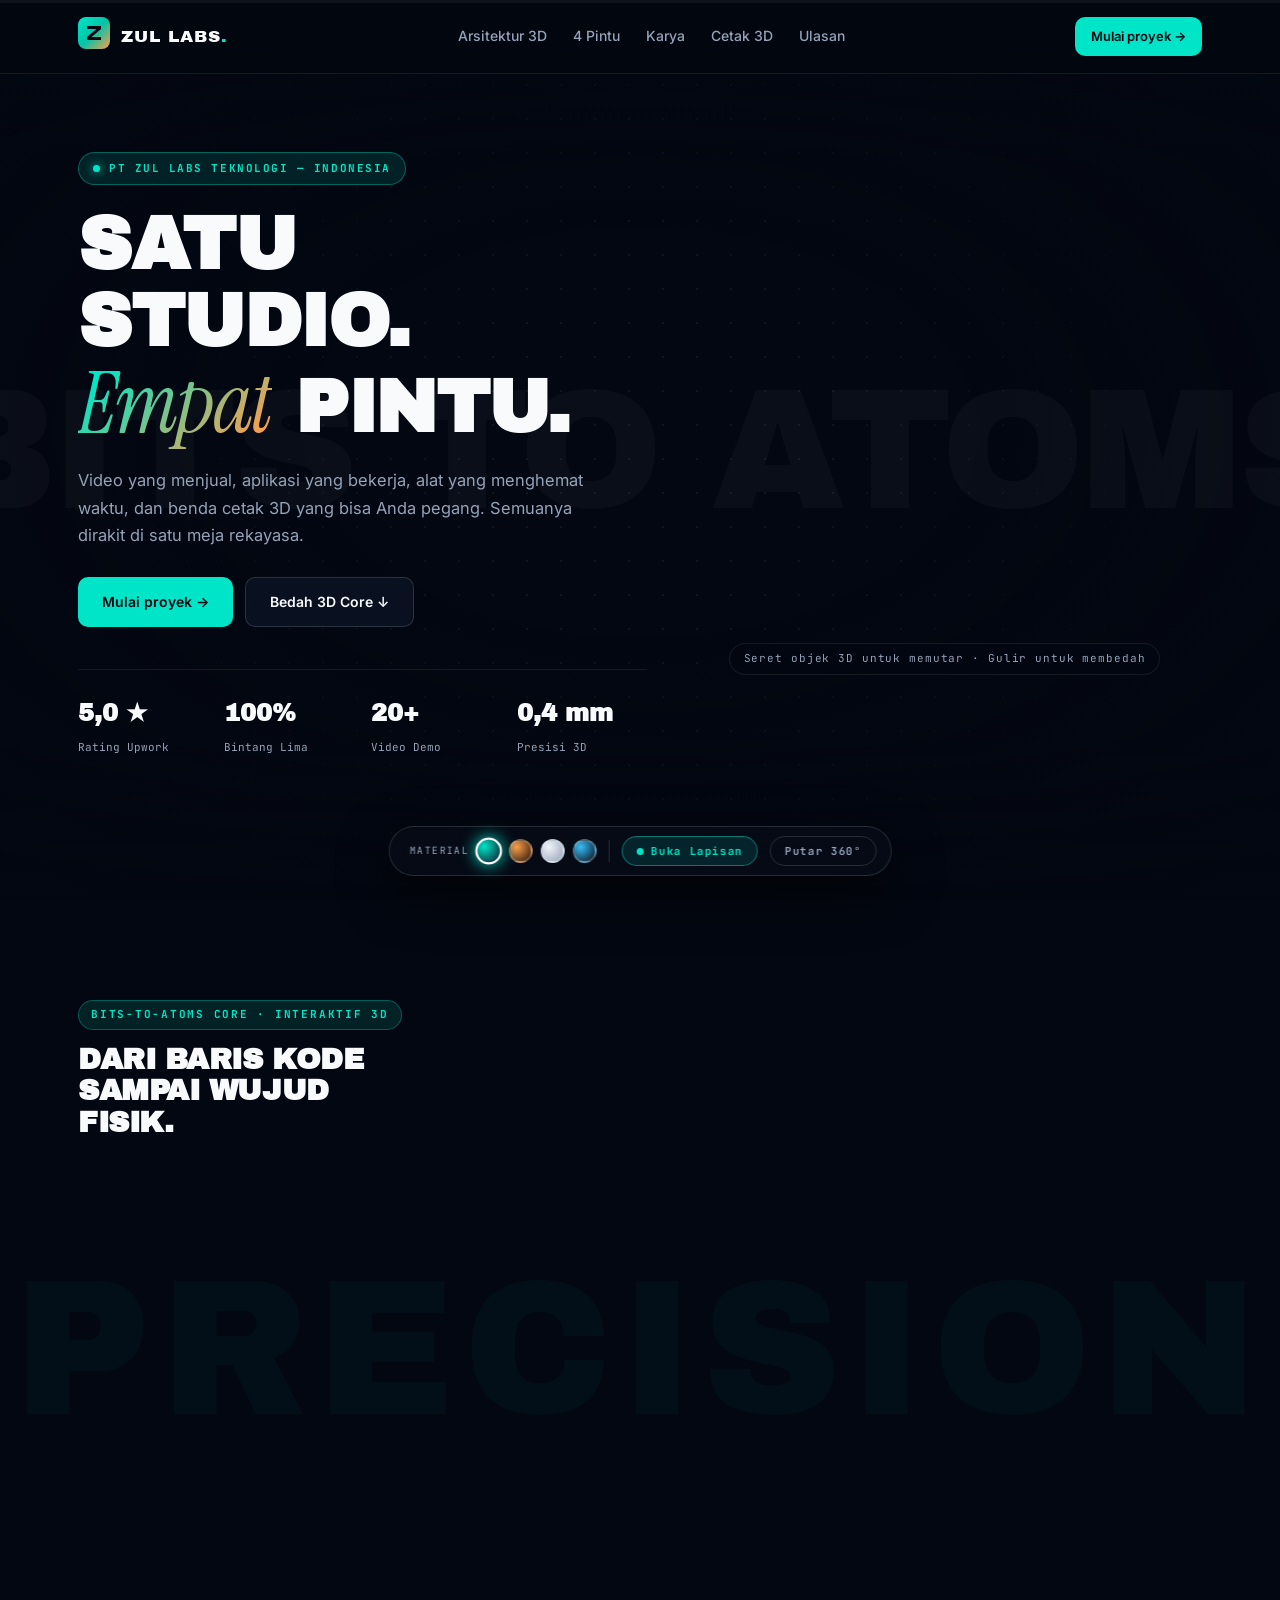
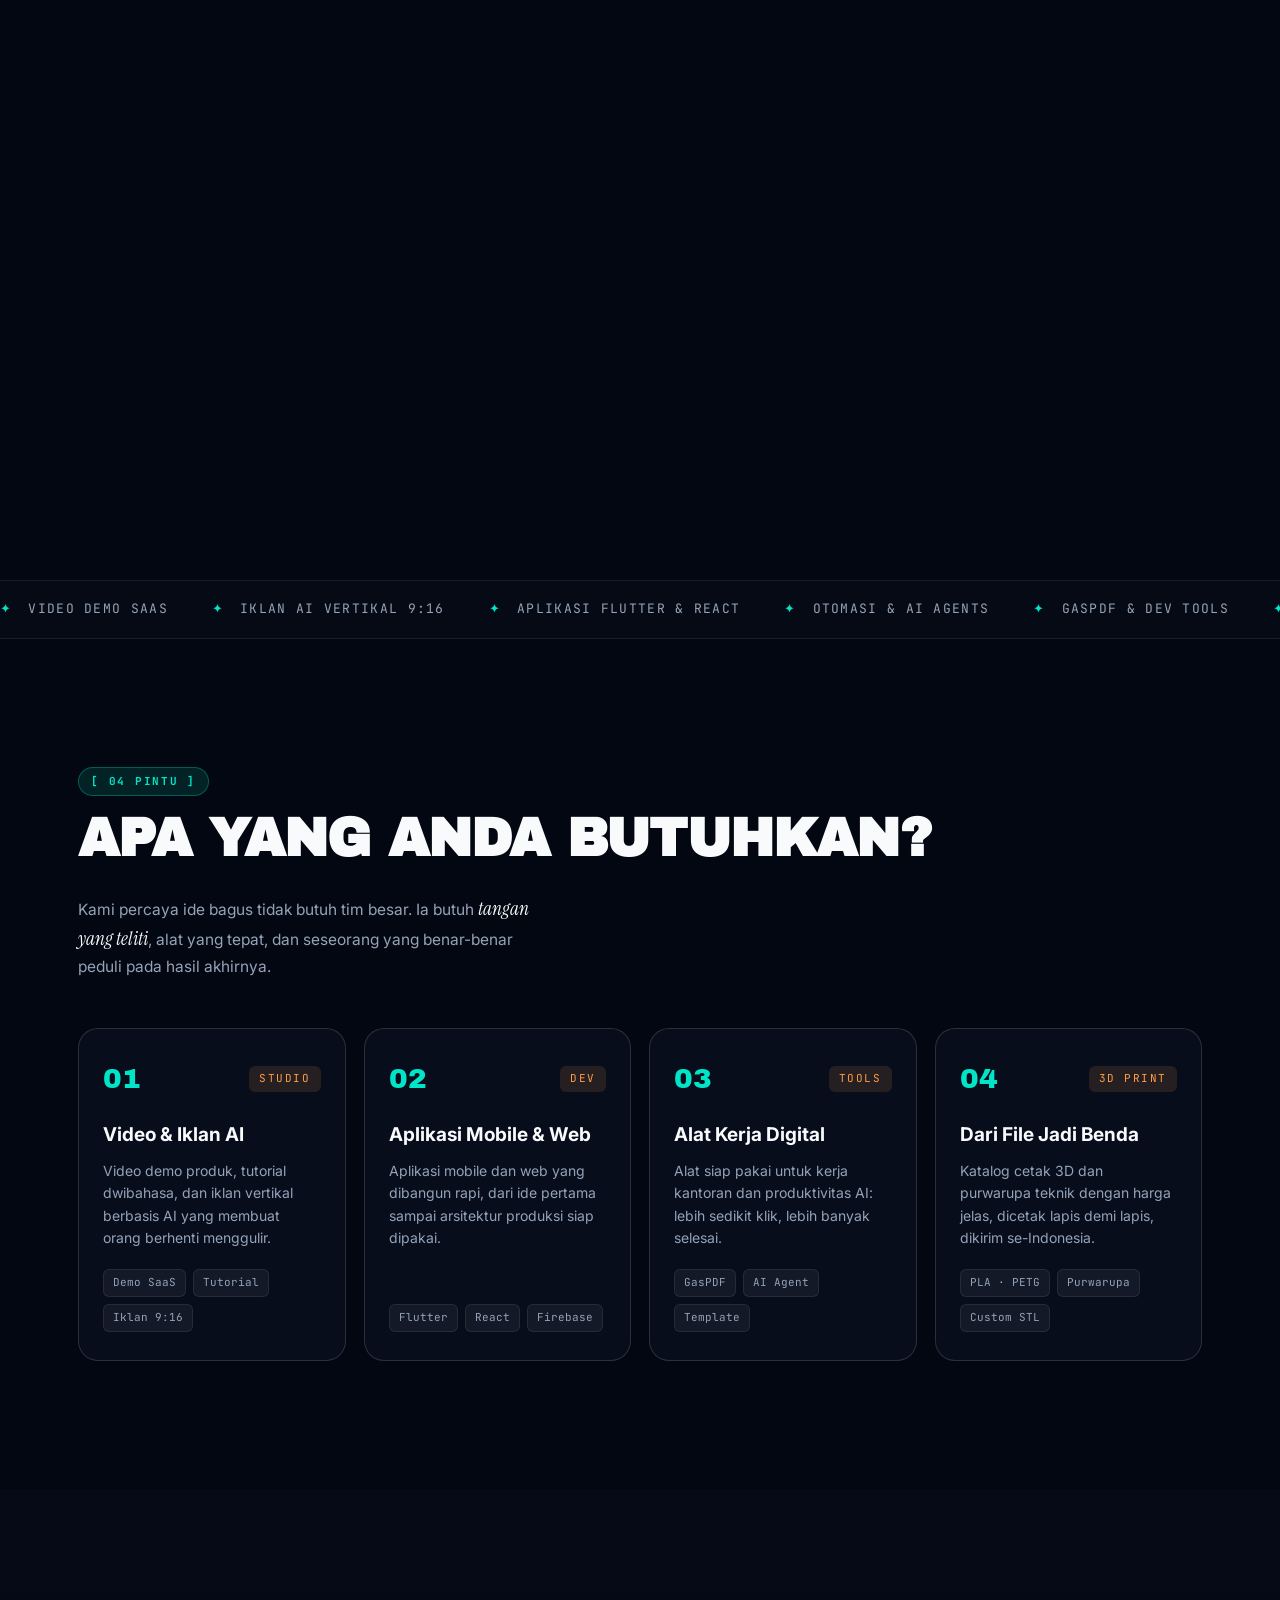
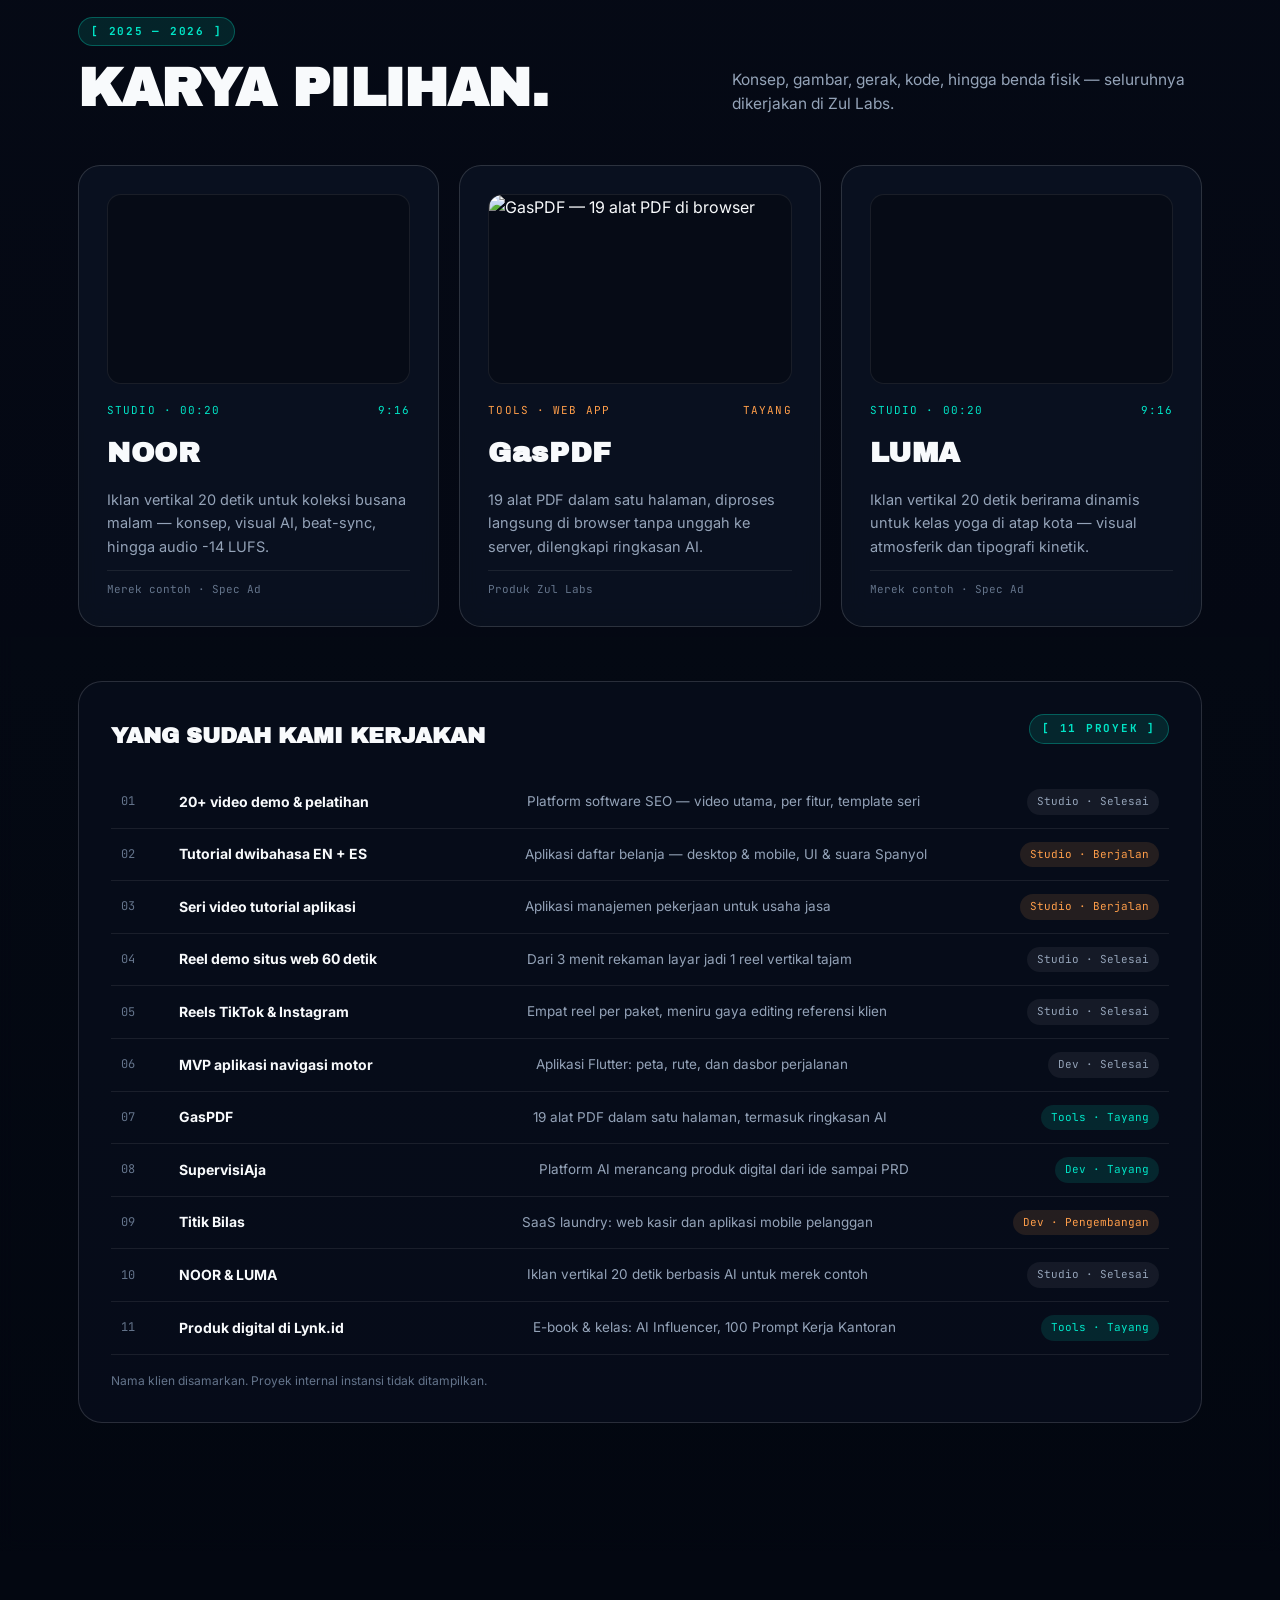
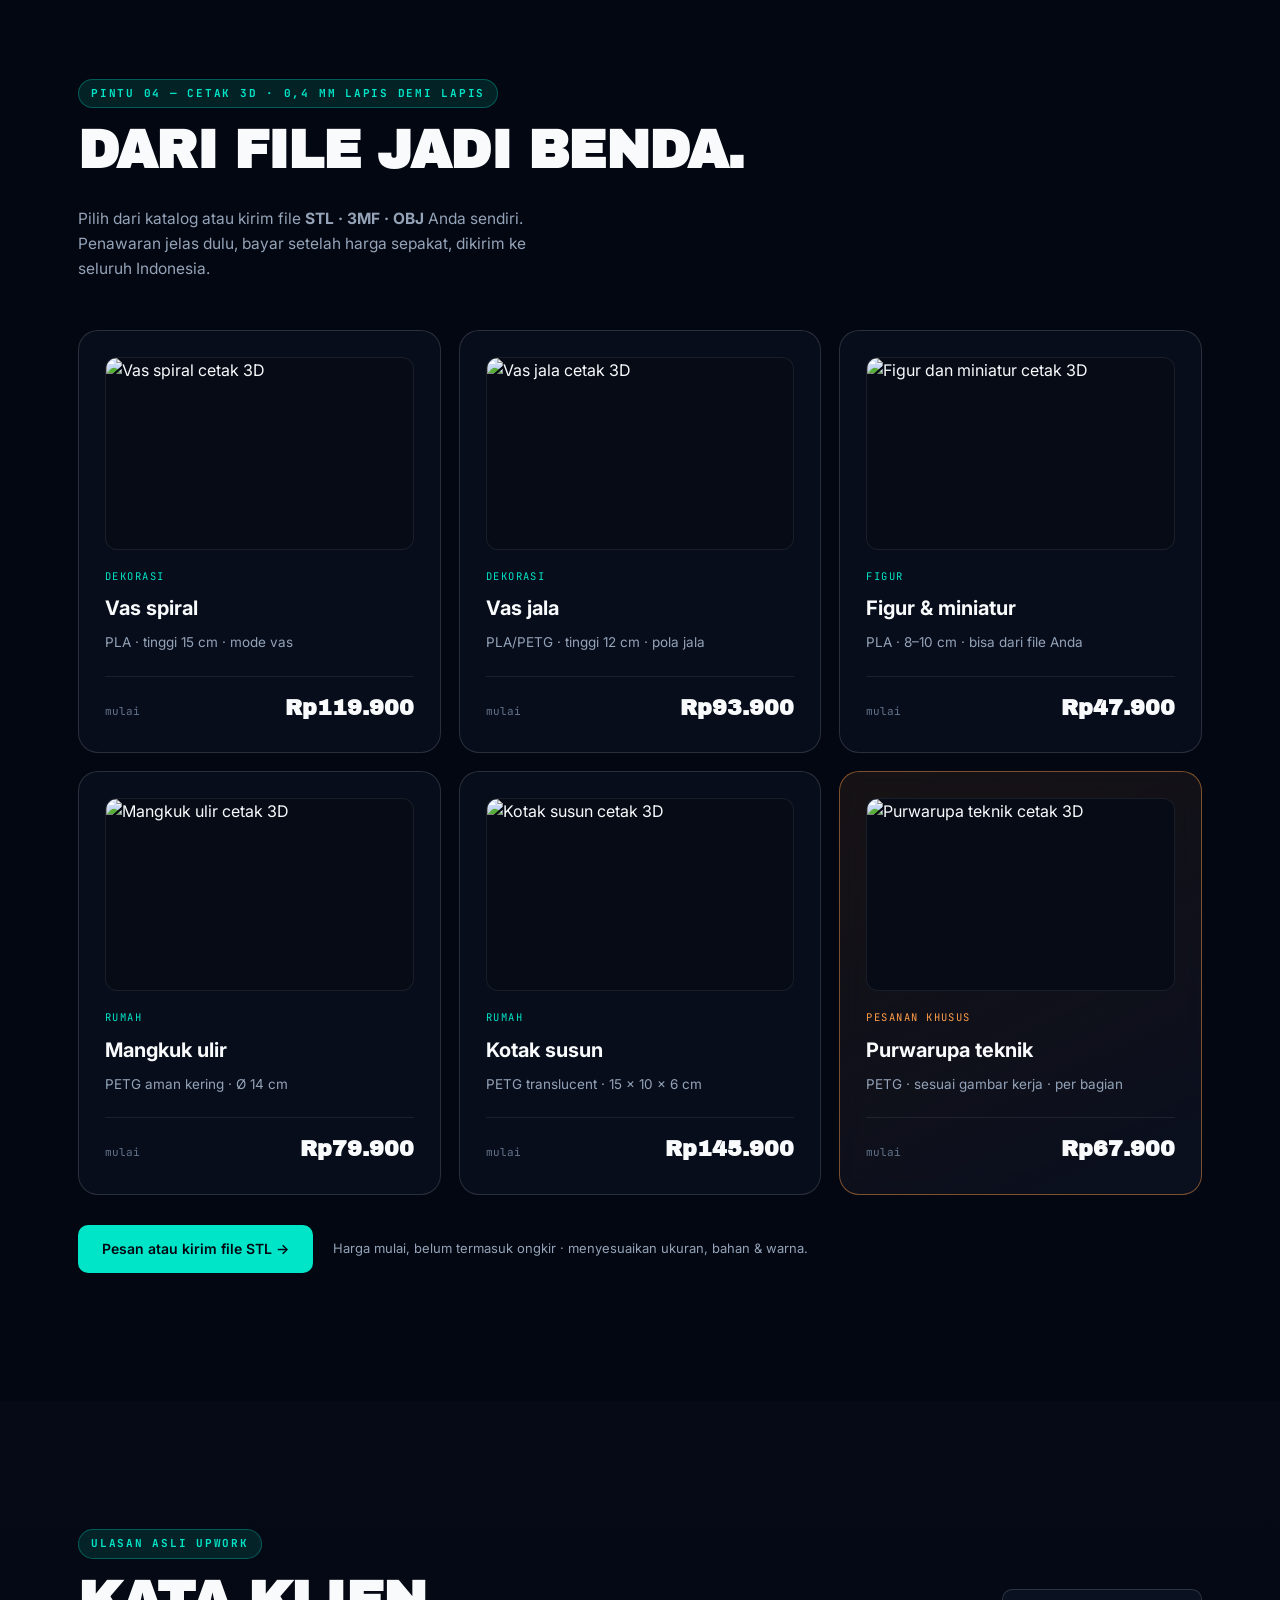
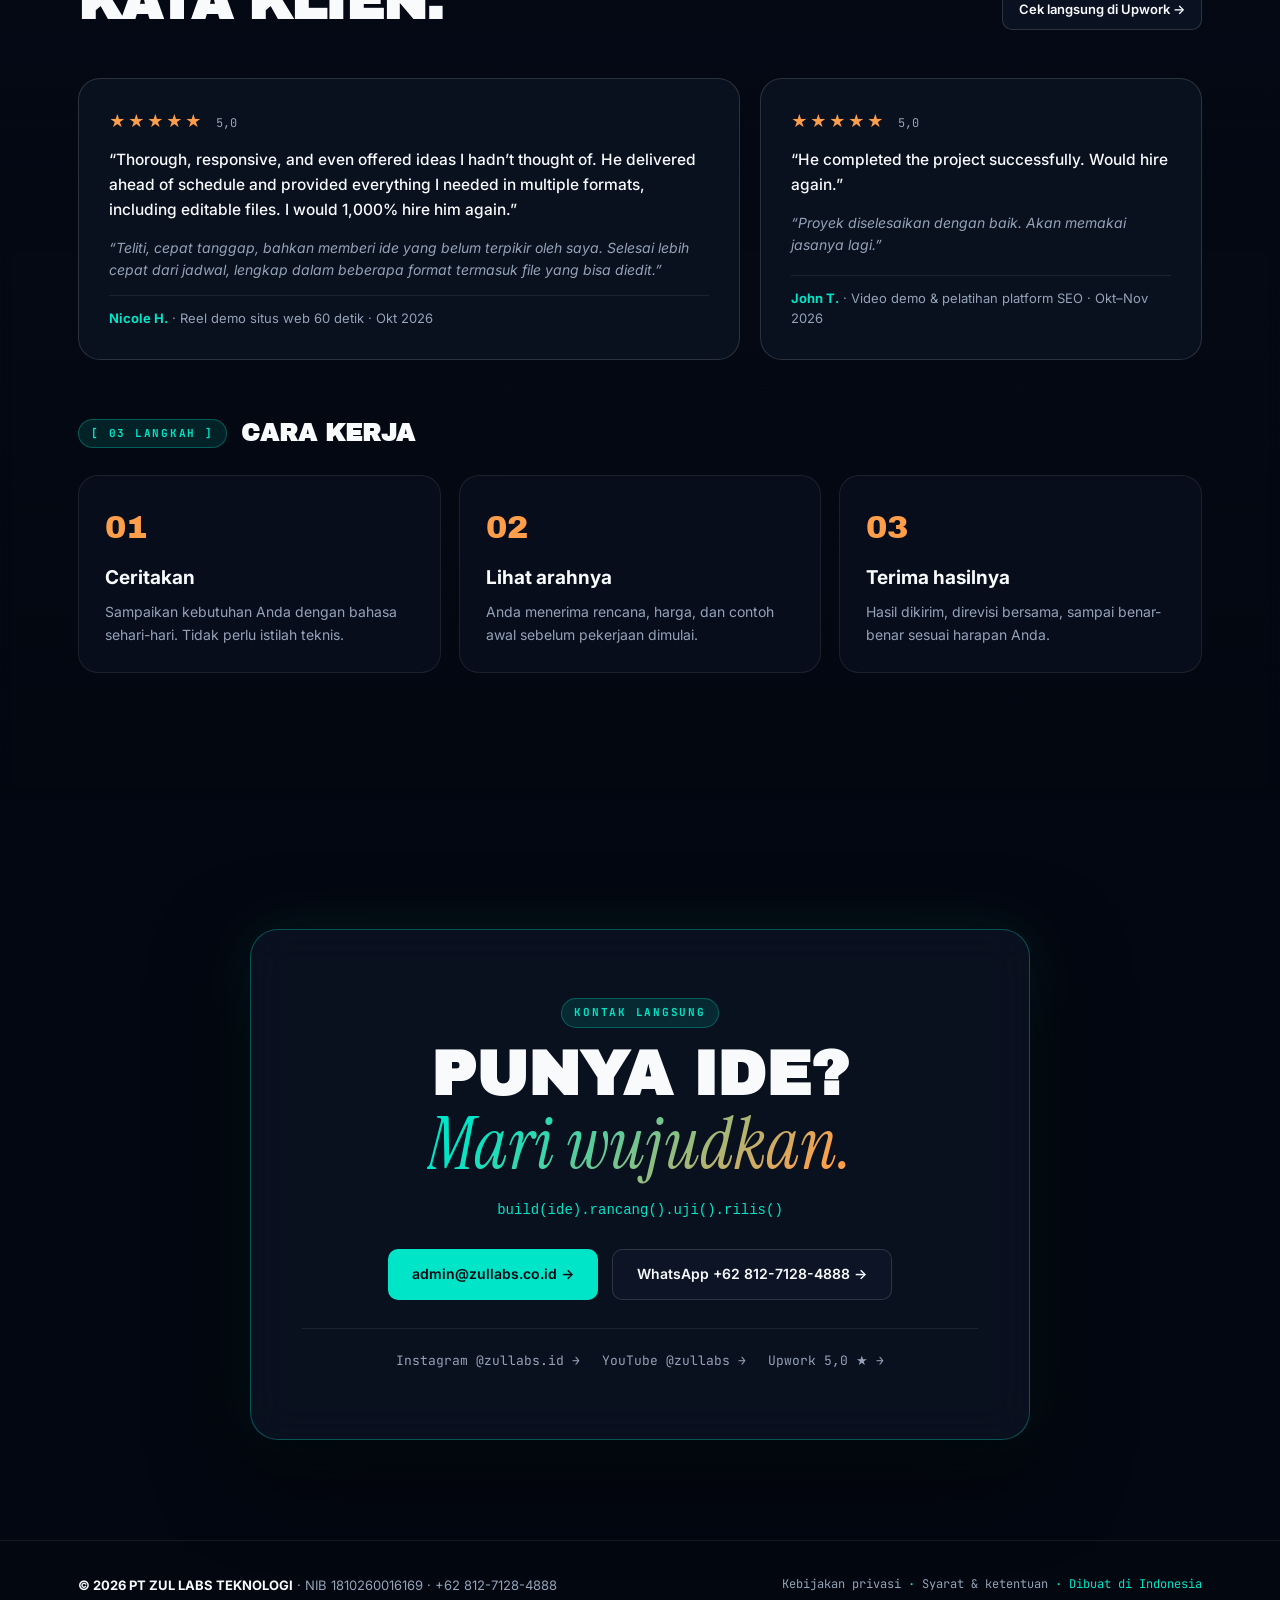
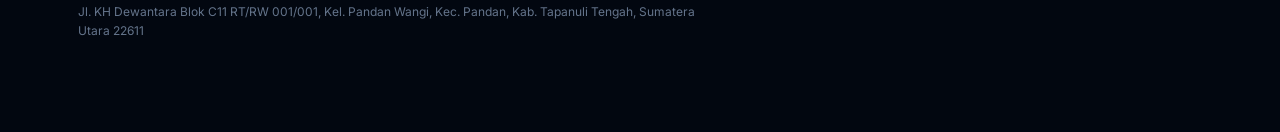
==== index.html @ 7f4c7714 "feat: upgrade zullabs.co.id to v2 interactive 3D Bits-to-Atoms Core" ====
<!DOCTYPE html>
<html lang="id">
<head>
  <meta charset="UTF-8" />
  <meta name="viewport" content="width=device-width, initial-scale=1.0" />
  <title>Zul Labs — Satu studio, empat pintu</title>
  <link rel="canonical" href="https://zullabs.co.id/" />
  <link rel="icon" type="image/svg+xml" href="assets/favicon.svg" />
  <meta property="og:type" content="website" />
  <meta property="og:url" content="https://zullabs.co.id/" />
  <meta property="og:title" content="Zul Labs — Satu studio, empat pintu" />
  <meta property="og:description" content="PT Zul Labs Teknologi — Studio Video AI, Aplikasi Mobile &amp; Web, Alat Kerja Digital, dan Cetak 3D Presisi di Indonesia." />
  <meta property="og:image" content="https://zullabs.co.id/media/noor.jpg" />
  <meta name="description" content="PT Zul Labs Teknologi — Studio Video AI, Aplikasi Mobile & Web, Alat Kerja Digital, dan Cetak 3D Presisi di Indonesia." />
  <link rel="preconnect" href="https://fonts.googleapis.com" />
  <link rel="preconnect" href="https://fonts.gstatic.com" crossorigin />
  <link href="https://fonts.googleapis.com/css2?family=Archivo+Black&family=Instrument+Serif:ital@0;1&family=Inter:wght@300;400;500;600;700&family=JetBrains+Mono:wght@400;500;700&display=swap" rel="stylesheet" />
  <link rel="stylesheet" href="styles.css" />
  <script type="importmap">
  {
    "imports": {
      "three": "https://cdn.jsdelivr.net/npm/three@0.170.0/build/three.module.js",
      "three/addons/": "https://cdn.jsdelivr.net/npm/three@0.170.0/examples/jsm/"
    }
  }
  </script>
</head>
<body>
  <!-- Fixed 3D WebGL Stage -->
  <div id="webgl-wrap" aria-hidden="true">
    <canvas id="scene3d"></canvas>
    <div class="stage-vignette"></div>
    <div class="stage-grid"></div>
  </div>

  <!-- 3D-to-2D Projected Exploded Callouts Layer -->
  <div id="callouts-layer" aria-hidden="true">
    <div class="callout" data-target="shell">
      <div class="callout-dot"></div>
      <div class="callout-line"></div>
      <div class="callout-card">
        <span class="callout-code">04 · ATOMS / 3D PRINT</span>
        <strong>Cangkang Presisi 0,4 mm</strong>
        <p>PLA &amp; PETG · Purwarupa &amp; Katalog</p>
      </div>
    </div>
    <div class="callout callout--left" data-target="optics">
      <div class="callout-dot"></div>
      <div class="callout-line"></div>
      <div class="callout-card">
        <span class="callout-code">01 · STUDIO</span>
        <strong>Optik &amp; Motion AI</strong>
        <p>Iklan vertikal 9:16 · Demo SaaS · Tutorial</p>
      </div>
    </div>
    <div class="callout" data-target="core">
      <div class="callout-dot"></div>
      <div class="callout-line"></div>
      <div class="callout-card">
        <span class="callout-code">03 · TOOLS / AI</span>
        <strong>Neural AI Core</strong>
        <p>GasPDF · Otomasi · Alat kerja cepat</p>
      </div>
    </div>
    <div class="callout callout--left" data-target="pcb">
      <div class="callout-dot"></div>
      <div class="callout-line"></div>
      <div class="callout-card">
        <span class="callout-code">02 · DEV</span>
        <strong>Arsitektur Sistem &amp; IoT</strong>
        <p>Flutter · React · Firebase · Hardware</p>
      </div>
    </div>
  </div>

  <!-- Interactive 3D HUD Dock (Visible during Hero & Exploded View) -->
  <div id="hud-dock" class="hud-dock">
    <div class="hud-group">
      <span class="hud-label">MATERIAL</span>
      <button class="swatch active" data-preset="obsidian" title="Obsidian Teal" style="--sw:#00e5c7;--sw2:#0b1526"></button>
      <button class="swatch" data-preset="amber" title="Amber Forge" style="--sw:#ff9e4a;--sw2:#24150a"></button>
      <button class="swatch" data-preset="ivory" title="Arctic Ivory" style="--sw:#f1f5f9;--sw2:#94a3b8"></button>
      <button class="swatch" data-preset="carbon" title="Stealth Carbon" style="--sw:#38bdf8;--sw2:#090d16"></button>
    </div>
    <div class="hud-divider"></div>
    <button id="btn-explode" class="hud-btn" type="button">
      <span class="hud-dot"></span>
      <span id="btn-explode-txt">Buka Lapisan</span>
    </button>
    <button id="btn-inspect" class="hud-btn hud-btn--ghost" type="button">
      Putar 360°
    </button>
  </div>

  <!-- Scroll Progress Telemetry -->
  <div class="scroll-rail" aria-hidden="true">
    <div class="scroll-rail-fill" id="scroll-fill"></div>
  </div>

  <!-- Glass Navigation -->
  <header class="nav">
    <div class="wrap nav-inner">
      <a href="#hero" class="brand">
        <span class="brand-mark">
          <svg viewBox="0 0 64 64" width="32" height="32">
            <defs>
              <linearGradient id="zl-grad" x1="0" y1="0" x2="1" y2="1">
                <stop offset="0" stop-color="#00e5c7" />
                <stop offset="0.5" stop-color="#00c4a8" />
                <stop offset="1" stop-color="#ff9e4a" />
              </linearGradient>
            </defs>
            <rect width="64" height="64" rx="16" fill="url(#zl-grad)" />
            <path d="M18 18h28v6L27 40h19v6H18v-6l19-16H18z" fill="#030711" />
          </svg>
        </span>
        <span class="brand-name">ZUL LABS<span class="brand-dot">.</span></span>
      </a>
      <nav class="nav-links">
        <a href="#exploded">Arsitektur 3D</a>
        <a href="#pintu">4 Pintu</a>
        <a href="#karya">Karya</a>
        <a href="#cetak3d">Cetak 3D</a>
        <a href="#ulasan">Ulasan</a>
      </nav>
      <a href="#kontak" class="btn btn--primary btn--sm">Mulai proyek →</a>
    </div>
  </header>

  <main>
    <!-- CHAPTER 0: HERO -->
    <section id="hero" class="hero">
      <div class="hero-backdrop-word" aria-hidden="true">BITS TO ATOMS</div>
      <div class="wrap hero-grid">
        <div class="hero-copy">
          <div class="chip">
            <span class="chip-pulse"></span>
            PT ZUL LABS TEKNOLOGI — INDONESIA
          </div>
          <h1 class="hero-title">
            Satu studio.<br />
            <span class="serif-italic">Empat</span> pintu.
          </h1>
          <p class="hero-sub">
            Video yang menjual, aplikasi yang bekerja, alat yang menghemat waktu, dan benda cetak 3D yang bisa Anda pegang. Semuanya dirakit di satu meja rekayasa.
          </p>
          <div class="hero-actions">
            <a href="#kontak" class="btn btn--primary">Mulai proyek →</a>
            <a href="#exploded" class="btn btn--glass">Bedah 3D Core ↓</a>
          </div>
          <div class="hero-metrics">
            <div>
              <strong>5,0 ★</strong>
              <span>Rating Upwork</span>
            </div>
            <div>
              <strong>100%</strong>
              <span>Bintang Lima</span>
            </div>
            <div>
              <strong>20+</strong>
              <span>Video Demo</span>
            </div>
            <div>
              <strong>0,4 mm</strong>
              <span>Presisi 3D</span>
            </div>
          </div>
        </div>
        <div class="hero-stage-spacer" aria-hidden="true">
          <div class="stage-hint">Seret objek 3D untuk memutar · Gulir untuk membedah</div>
        </div>
      </div>
    </section>

    <!-- CHAPTER 1: SCROLL-DRIVEN 3D EXPLODED VIEW -->
    <section id="exploded" class="exploded-section">
      <div class="exploded-sticky">
        <div class="exploded-bg-word" id="exploded-word" aria-hidden="true">PRECISION</div>
        <div class="wrap exploded-header">
          <div>
            <span class="sh-label">BITS-TO-ATOMS CORE · INTERAKTIF 3D</span>
            <h2 class="sh-title">Dari baris kode<br />sampai wujud fisik.</h2>
          </div>
          <div class="exploded-phase" id="exploded-phase">
            <span class="phase-num">01 / 04</span>
            <strong id="phase-title">Lapisan Terbuka</strong>
            <p id="phase-desc">Gulir perlahan — setiap lapisan memisah memperlihatkan 4 pintu layanan Zul Labs.</p>
          </div>
        </div>
      </div>
      <!-- Scroll track height to drive smooth 3D explode & orbit -->
      <div class="exploded-track" aria-hidden="true"></div>
    </section>

    <!-- TRUST MARQUEE -->
    <div class="marquee-wrap" aria-hidden="true">
      <div class="marquee-track">
        <span>Video Demo SaaS</span><span>Iklan AI Vertikal 9:16</span><span>Aplikasi Flutter &amp; React</span>
        <span>Otomasi &amp; AI Agents</span><span>GasPDF &amp; Dev Tools</span><span>Cetak 3D PLA · PETG</span>
        <span>Video Demo SaaS</span><span>Iklan AI Vertikal 9:16</span><span>Aplikasi Flutter &amp; React</span>
        <span>Otomasi &amp; AI Agents</span><span>GasPDF &amp; Dev Tools</span><span>Cetak 3D PLA · PETG</span>
      </div>
    </div>

    <!-- CHAPTER 2: 4 PINTU LAYANAN -->
    <section id="pintu" class="sect">
      <div class="wrap">
        <div class="sect-head">
          <div>
            <span class="sh-label">[ 04 PINTU ]</span>
            <h2 class="sh-title">Apa yang Anda butuhkan?</h2>
          </div>
          <p class="sh-sub">
            Kami percaya ide bagus tidak butuh tim besar. Ia butuh <em>tangan yang teliti</em>, alat yang tepat, dan seseorang yang benar-benar peduli pada hasil akhirnya.
          </p>
        </div>

        <div class="doors-grid">
          <article class="glow-card" data-focus="optics">
            <div class="glow-card-inner">
              <div class="door-top">
                <span class="door-num">01</span>
                <span class="door-tag">STUDIO</span>
              </div>
              <h3>Video &amp; Iklan AI</h3>
              <p>Video demo produk, tutorial dwibahasa, dan iklan vertikal berbasis AI yang membuat orang berhenti menggulir.</p>
              <div class="pills">
                <span>Demo SaaS</span><span>Tutorial</span><span>Iklan 9:16</span>
              </div>
            </div>
          </article>

          <article class="glow-card" data-focus="pcb">
            <div class="glow-card-inner">
              <div class="door-top">
                <span class="door-num">02</span>
                <span class="door-tag">DEV</span>
              </div>
              <h3>Aplikasi Mobile &amp; Web</h3>
              <p>Aplikasi mobile dan web yang dibangun rapi, dari ide pertama sampai arsitektur produksi siap dipakai.</p>
              <div class="pills">
                <span>Flutter</span><span>React</span><span>Firebase</span>
              </div>
            </div>
          </article>

          <article class="glow-card" data-focus="core">
            <div class="glow-card-inner">
              <div class="door-top">
                <span class="door-num">03</span>
                <span class="door-tag">TOOLS</span>
              </div>
              <h3>Alat Kerja Digital</h3>
              <p>Alat siap pakai untuk kerja kantoran dan produktivitas AI: lebih sedikit klik, lebih banyak selesai.</p>
              <div class="pills">
                <span>GasPDF</span><span>AI Agent</span><span>Template</span>
              </div>
            </div>
          </article>

          <article class="glow-card" data-focus="shell">
            <div class="glow-card-inner">
              <div class="door-top">
                <span class="door-num">04</span>
                <span class="door-tag">3D PRINT</span>
              </div>
              <h3>Dari File Jadi Benda</h3>
              <p>Katalog cetak 3D dan purwarupa teknik dengan harga jelas, dicetak lapis demi lapis, dikirim se-Indonesia.</p>
              <div class="pills">
                <span>PLA · PETG</span><span>Purwarupa</span><span>Custom STL</span>
              </div>
            </div>
          </article>
        </div>
      </div>
    </section>

    <!-- CHAPTER 3: KARYA PILIHAN & 11 PROYEK -->
    <section id="karya" class="sect sect--alt">
      <div class="wrap">
        <div class="sect-head">
          <div>
            <span class="sh-label">[ 2025 — 2026 ]</span>
            <h2 class="sh-title">Karya pilihan.</h2>
          </div>
          <p class="sh-sub">Konsep, gambar, gerak, kode, hingga benda fisik — seluruhnya dikerjakan di Zul Labs.</p>
        </div>

        <div class="featured-grid">
          <article class="feat-card feat-card--teal">
            <div class="feat-media">
              <video autoplay muted loop playsinline poster="media/noor.jpg" src="media/noor.mp4"></video>
            </div>
            <div class="feat-meta"><span>STUDIO · 00:20</span><span>9:16</span></div>
            <h3>NOOR</h3>
            <p>Iklan vertikal 20 detik untuk koleksi busana malam — konsep, visual AI, beat-sync, hingga audio -14 LUFS.</p>
            <span class="feat-note">Merek contoh · Spec Ad</span>
          </article>
          <article class="feat-card feat-card--amber">
            <div class="feat-media">
              <img src="media/gaspdf.jpg" alt="GasPDF — 19 alat PDF di browser" loading="lazy" />
            </div>
            <div class="feat-meta"><span>TOOLS · WEB APP</span><span>TAYANG</span></div>
            <h3>GasPDF</h3>
            <p>19 alat PDF dalam satu halaman, diproses langsung di browser tanpa unggah ke server, dilengkapi ringkasan AI.</p>
            <span class="feat-note">Produk Zul Labs</span>
          </article>
          <article class="feat-card feat-card--cyan">
            <div class="feat-media">
              <video autoplay muted loop playsinline poster="media/luma.jpg" src="media/luma.mp4"></video>
            </div>
            <div class="feat-meta"><span>STUDIO · 00:20</span><span>9:16</span></div>
            <h3>LUMA</h3>
            <p>Iklan vertikal 20 detik berirama dinamis untuk kelas yoga di atap kota — visual atmosferik dan tipografi kinetik.</p>
            <span class="feat-note">Merek contoh · Spec Ad</span>
          </article>
        </div>

        <div class="projects-ledger">
          <div class="ledger-head">
            <h3>Yang sudah kami kerjakan</h3>
            <span class="sh-label">[ 11 PROYEK ]</span>
          </div>
          <div class="ledger-list">
            <div class="ledger-row"><span>01</span><strong>20+ video demo &amp; pelatihan</strong><em>Platform software SEO — video utama, per fitur, template seri</em><span class="badge">Studio · Selesai</span></div>
            <div class="ledger-row"><span>02</span><strong>Tutorial dwibahasa EN + ES</strong><em>Aplikasi daftar belanja — desktop &amp; mobile, UI &amp; suara Spanyol</em><span class="badge badge--amber">Studio · Berjalan</span></div>
            <div class="ledger-row"><span>03</span><strong>Seri video tutorial aplikasi</strong><em>Aplikasi manajemen pekerjaan untuk usaha jasa</em><span class="badge badge--amber">Studio · Berjalan</span></div>
            <div class="ledger-row"><span>04</span><strong>Reel demo situs web 60 detik</strong><em>Dari 3 menit rekaman layar jadi 1 reel vertikal tajam</em><span class="badge">Studio · Selesai</span></div>
            <div class="ledger-row"><span>05</span><strong>Reels TikTok &amp; Instagram</strong><em>Empat reel per paket, meniru gaya editing referensi klien</em><span class="badge">Studio · Selesai</span></div>
            <div class="ledger-row"><span>06</span><strong>MVP aplikasi navigasi motor</strong><em>Aplikasi Flutter: peta, rute, dan dasbor perjalanan</em><span class="badge">Dev · Selesai</span></div>
            <div class="ledger-row"><span>07</span><strong>GasPDF</strong><em>19 alat PDF dalam satu halaman, termasuk ringkasan AI</em><span class="badge badge--teal">Tools · Tayang</span></div>
            <div class="ledger-row"><span>08</span><strong>SupervisiAja</strong><em>Platform AI merancang produk digital dari ide sampai PRD</em><span class="badge badge--teal">Dev · Tayang</span></div>
            <div class="ledger-row"><span>09</span><strong>Titik Bilas</strong><em>SaaS laundry: web kasir dan aplikasi mobile pelanggan</em><span class="badge badge--amber">Dev · Pengembangan</span></div>
            <div class="ledger-row"><span>10</span><strong>NOOR &amp; LUMA</strong><em>Iklan vertikal 20 detik berbasis AI untuk merek contoh</em><span class="badge">Studio · Selesai</span></div>
            <div class="ledger-row"><span>11</span><strong>Produk digital di Lynk.id</strong><em>E-book &amp; kelas: AI Influencer, 100 Prompt Kerja Kantoran</em><span class="badge badge--teal">Tools · Tayang</span></div>
          </div>
          <p class="ledger-footnote">Nama klien disamarkan. Proyek internal instansi tidak ditampilkan.</p>
        </div>
      </div>
    </section>

    <!-- CHAPTER 4: PINTU 04 CETAK 3D -->
    <section id="cetak3d" class="sect">
      <div class="wrap">
        <div class="sect-head">
          <div>
            <span class="sh-label">PINTU 04 — CETAK 3D · 0,4 MM LAPIS DEMI LAPIS</span>
            <h2 class="sh-title">Dari file jadi benda.</h2>
          </div>
          <p class="sh-sub">
            Pilih dari katalog atau kirim file <strong>STL · 3MF · OBJ</strong> Anda sendiri. Penawaran jelas dulu, bayar setelah harga sepakat, dikirim ke seluruh Indonesia.
          </p>
        </div>

        <div class="catalog-grid">
          <div class="cat-card">
            <div class="cat-thumb"><img src="media/p3d-vas-spiral.jpg" alt="Vas spiral cetak 3D" loading="lazy" /></div>
            <span class="cat-tag">DEKORASI</span>
            <h3>Vas spiral</h3>
            <p>PLA · tinggi 15 cm · mode vas</p>
            <div class="cat-price"><span>mulai</span><strong>Rp119.900</strong></div>
          </div>
          <div class="cat-card">
            <div class="cat-thumb"><img src="media/p3d-vas-mesh.jpg" alt="Vas jala cetak 3D" loading="lazy" /></div>
            <span class="cat-tag">DEKORASI</span>
            <h3>Vas jala</h3>
            <p>PLA/PETG · tinggi 12 cm · pola jala</p>
            <div class="cat-price"><span>mulai</span><strong>Rp93.900</strong></div>
          </div>
          <div class="cat-card">
            <div class="cat-thumb"><img src="media/p3d-figur.jpg" alt="Figur dan miniatur cetak 3D" loading="lazy" /></div>
            <span class="cat-tag">FIGUR</span>
            <h3>Figur &amp; miniatur</h3>
            <p>PLA · 8–10 cm · bisa dari file Anda</p>
            <div class="cat-price"><span>mulai</span><strong>Rp47.900</strong></div>
          </div>
          <div class="cat-card">
            <div class="cat-thumb"><img src="media/p3d-mangkuk.jpg" alt="Mangkuk ulir cetak 3D" loading="lazy" /></div>
            <span class="cat-tag">RUMAH</span>
            <h3>Mangkuk ulir</h3>
            <p>PETG aman kering · Ø 14 cm</p>
            <div class="cat-price"><span>mulai</span><strong>Rp79.900</strong></div>
          </div>
          <div class="cat-card">
            <div class="cat-thumb"><img src="media/p3d-kotak.jpg" alt="Kotak susun cetak 3D" loading="lazy" /></div>
            <span class="cat-tag">RUMAH</span>
            <h3>Kotak susun</h3>
            <p>PETG translucent · 15 × 10 × 6 cm</p>
            <div class="cat-price"><span>mulai</span><strong>Rp145.900</strong></div>
          </div>
          <div class="cat-card cat-card--highlight">
            <div class="cat-thumb"><img src="media/p3d-teknik.jpg" alt="Purwarupa teknik cetak 3D" loading="lazy" /></div>
            <span class="cat-tag">PESANAN KHUSUS</span>
            <h3>Purwarupa teknik</h3>
            <p>PETG · sesuai gambar kerja · per bagian</p>
            <div class="cat-price"><span>mulai</span><strong>Rp67.900</strong></div>
          </div>
        </div>

        <div class="cat-cta">
          <a href="mailto:admin@zullabs.co.id?subject=Pesan%20cetak%203D" class="btn btn--primary">Pesan atau kirim file STL →</a>
          <span>Harga mulai, belum termasuk ongkir · menyesuaikan ukuran, bahan &amp; warna.</span>
        </div>
      </div>
    </section>

    <!-- CHAPTER 5: KATA KLIEN & CARA KERJA -->
    <section id="ulasan" class="sect sect--alt">
      <div class="wrap">
        <div class="sect-head">
          <div>
            <span class="sh-label">ULASAN ASLI UPWORK</span>
            <h2 class="sh-title">Kata klien.</h2>
          </div>
          <a href="https://www.upwork.com/freelancers/~019297416949d4bdf7" target="_blank" rel="noopener" class="btn btn--glass btn--sm">
            Cek langsung di Upwork →
          </a>
        </div>

        <div class="reviews-grid">
          <blockquote class="review-card">
            <div class="stars">★★★★★ <span>5,0</span></div>
            <p class="review-en">“Thorough, responsive, and even offered ideas I hadn’t thought of. He delivered ahead of schedule and provided everything I needed in multiple formats, including editable files. I would 1,000% hire him again.”</p>
            <p class="review-id">“Teliti, cepat tanggap, bahkan memberi ide yang belum terpikir oleh saya. Selesai lebih cepat dari jadwal, lengkap dalam beberapa format termasuk file yang bisa diedit.”</p>
            <footer><strong>Nicole H.</strong> · Reel demo situs web 60 detik · Okt 2026</footer>
          </blockquote>

          <blockquote class="review-card">
            <div class="stars">★★★★★ <span>5,0</span></div>
            <p class="review-en">“He completed the project successfully. Would hire again.”</p>
            <p class="review-id">“Proyek diselesaikan dengan baik. Akan memakai jasanya lagi.”</p>
            <footer><strong>John T.</strong> · Video demo &amp; pelatihan platform SEO · Okt–Nov 2026</footer>
          </blockquote>
        </div>

        <div class="steps-wrap">
          <div class="steps-head">
            <span class="sh-label">[ 03 LANGKAH ]</span>
            <h3>Cara kerja</h3>
          </div>
          <div class="steps-grid">
            <div class="step-card">
              <span>01</span>
              <h4>Ceritakan</h4>
              <p>Sampaikan kebutuhan Anda dengan bahasa sehari-hari. Tidak perlu istilah teknis.</p>
            </div>
            <div class="step-card">
              <span>02</span>
              <h4>Lihat arahnya</h4>
              <p>Anda menerima rencana, harga, dan contoh awal sebelum pekerjaan dimulai.</p>
            </div>
            <div class="step-card">
              <span>03</span>
              <h4>Terima hasilnya</h4>
              <p>Hasil dikirim, direvisi bersama, sampai benar-benar sesuai harapan Anda.</p>
            </div>
          </div>
        </div>
      </div>
    </section>

    <!-- CHAPTER 6: KONTAK & FOOTER -->
    <section id="kontak" class="sect kontak-sect">
      <div class="wrap">
        <div class="cta-glass">
          <span class="sh-label">KONTAK LANGSUNG</span>
          <h2 class="cta-title">Punya ide?<br /><span class="serif-italic">Mari wujudkan.</span></h2>
          <p class="cta-code"><code>build(ide).rancang().uji().rilis()</code></p>
          <div class="cta-buttons">
            <a href="mailto:admin@zullabs.co.id" class="btn btn--primary">admin@zullabs.co.id →</a>
            <a href="https://wa.me/6281271284888" target="_blank" rel="noopener" class="btn btn--glass">WhatsApp +62 812-7128-4888 →</a>
          </div>
          <div class="cta-socials">
            <a href="https://www.instagram.com/zullabs.id/" target="_blank" rel="noopener">Instagram @zullabs.id →</a>
            <a href="https://www.youtube.com/@zullabs" target="_blank" rel="noopener">YouTube @zullabs →</a>
            <a href="https://www.upwork.com/freelancers/~019297416949d4bdf7" target="_blank" rel="noopener">Upwork 5,0 ★ →</a>
          </div>
        </div>
      </div>
    </section>
  </main>

  <footer class="footer">
    <div class="wrap footer-inner">
      <div>
        <strong>© 2026 PT ZUL LABS TEKNOLOGI</strong> · NIB 1810260016169 · +62 812-7128-4888
        <p>Jl. KH Dewantara Blok C11 RT/RW 001/001, Kel. Pandan Wangi, Kec. Pandan, Kab. Tapanuli Tengah, Sumatera Utara 22611</p>
      </div>
      <div class="footer-right">
        <a href="kebijakan-privasi.html">Kebijakan privasi</a> · <a href="syarat-ketentuan.html">Syarat &amp; ketentuan</a> · Dibuat di Indonesia
      </div>
    </div>
  </footer>

  <!-- GSAP + ScrollTrigger + Lenis -->
  <script src="https://cdnjs.cloudflare.com/ajax/libs/gsap/3.12.5/gsap.min.js"></script>
  <script src="https://cdnjs.cloudflare.com/ajax/libs/gsap/3.12.5/ScrollTrigger.min.js"></script>
  <script src="https://cdn.jsdelivr.net/npm/lenis@1.1.13/dist/lenis.min.js"></script>
  <script type="module" src="main.js"></script>
</body>
</html>
---- styles.css ----
:root {
  --bg: #030711;
  --bg-soft: rgba(11, 17, 33, 0.72);
  --surface: rgba(20, 30, 52, 0.64);
  --border: rgba(255, 255, 255, 0.08);
  --border-2: rgba(255, 255, 255, 0.14);
  --text: #f8fafc;
  --text-2: #94a3b8;
  --text-3: #64748b;
  --teal: #00e5c7;
  --teal-g: rgba(0, 229, 199, 0.12);
  --teal-glow: rgba(0, 229, 199, 0.28);
  --amber: #ff9e4a;
  --amber-g: rgba(255, 158, 74, 0.12);
  --f-display: 'Archivo Black', Impact, sans-serif;
  --f-serif: 'Instrument Serif', Georgia, serif;
  --f-body: 'Inter', system-ui, sans-serif;
  --f-mono: 'JetBrains Mono', monospace;
}

*, *::before, *::after { box-sizing: border-box; margin: 0; padding: 0; }
html { background: var(--bg); color: var(--text); font-family: var(--f-body); scroll-behavior: auto; }
body { background: var(--bg); color: var(--text); overflow-x: hidden; line-height: 1.6; -webkit-font-smoothing: antialiased; }
a { color: inherit; text-decoration: none; }

/* Fixed 3D WebGL Canvas Stage */
#webgl-wrap {
  position: fixed;
  inset: 0;
  z-index: 0;
  pointer-events: none;
}
#webgl-wrap.inspecting { pointer-events: auto; cursor: grab; }
#webgl-wrap.inspecting:active { cursor: grabbing; }
#scene3d { width: 100%; height: 100%; display: block; }
.stage-vignette {
  position: absolute;
  inset: 0;
  pointer-events: none;
  background:
    radial-gradient(ellipse 75% 65% at 50% 48%, transparent 35%, rgba(3, 7, 17, 0.72) 100%),
    linear-gradient(180deg, rgba(3, 7, 17, 0.55) 0%, transparent 18%, transparent 82%, rgba(3, 7, 17, 0.78) 100%);
}
.stage-grid {
  position: absolute;
  inset: 0;
  pointer-events: none;
  background-image: radial-gradient(rgba(248, 250, 252, 0.06) 1px, transparent 1px);
  background-size: 34px 34px;
  mask-image: radial-gradient(circle at 50% 50%, black 20%, transparent 80%);
}

/* 3D Projected Callouts */
#callouts-layer {
  position: fixed;
  inset: 0;
  z-index: 15;
  pointer-events: none;
  opacity: 0;
  transition: opacity 0.45s ease;
}
#callouts-layer.visible { opacity: 1; }
.callout {
  position: absolute;
  left: 0;
  top: 0;
  display: flex;
  align-items: center;
  gap: 0;
  transform: translate3d(-9999px, -9999px, 0);
  will-change: transform, opacity;
}
.callout--left { flex-direction: row-reverse; }
.callout-dot {
  width: 10px;
  height: 10px;
  border-radius: 50%;
  background: var(--teal);
  box-shadow: 0 0 0 4px rgba(0, 229, 199, 0.22), 0 0 18px var(--teal);
  flex-shrink: 0;
}
.callout-line {
  width: 68px;
  height: 1.5px;
  background: linear-gradient(90deg, var(--teal), rgba(0, 229, 199, 0.2));
}
.callout--left .callout-line {
  background: linear-gradient(270deg, var(--teal), rgba(0, 229, 199, 0.2));
}
.callout-card {
  width: 245px;
  padding: 12px 15px;
  border-radius: 12px;
  background: rgba(7, 12, 24, 0.86);
  backdrop-filter: blur(14px);
  -webkit-backdrop-filter: blur(14px);
  border: 1px solid rgba(0, 229, 199, 0.32);
  box-shadow: 0 14px 36px rgba(0, 0, 0, 0.6);
}
.callout-code {
  display: block;
  font-family: var(--f-mono);
  font-size: 10px;
  font-weight: 700;
  letter-spacing: 0.14em;
  color: var(--teal);
  margin-bottom: 4px;
}
.callout-card strong {
  display: block;
  font-size: 14px;
  font-weight: 700;
  color: var(--text);
}
.callout-card p {
  font-size: 12px;
  color: var(--text-2);
  margin-top: 2px;
}

/* Interactive 3D HUD Dock */
.hud-dock {
  position: fixed;
  bottom: 24px;
  left: 50%;
  transform: translateX(-50%);
  z-index: 45;
  display: flex;
  align-items: center;
  gap: 12px;
  padding: 9px 14px;
  border-radius: 999px;
  background: rgba(7, 12, 24, 0.82);
  backdrop-filter: blur(18px);
  -webkit-backdrop-filter: blur(18px);
  border: 1px solid var(--border-2);
  box-shadow: 0 18px 50px rgba(0, 0, 0, 0.65);
  transition: opacity 0.35s ease, transform 0.35s ease;
}
.hud-dock.hidden { opacity: 0; pointer-events: none; transform: translateX(-50%) translateY(20px); }
.hud-group { display: flex; align-items: center; gap: 8px; }
.hud-label { font-family: var(--f-mono); font-size: 10px; letter-spacing: 0.14em; color: var(--text-2); padding-left: 6px; }
.swatch {
  width: 24px;
  height: 24px;
  border-radius: 50%;
  border: 2px solid rgba(255, 255, 255, 0.2);
  background: radial-gradient(circle at 30% 30%, var(--sw), var(--sw2));
  cursor: pointer;
  transition: transform 0.2s, border-color 0.2s, box-shadow 0.2s;
}
.swatch:hover { transform: scale(1.15); }
.swatch.active { border-color: #fff; box-shadow: 0 0 14px var(--sw); transform: scale(1.12); }
.hud-divider { width: 1px; height: 22px; background: var(--border-2); }
.hud-btn {
  display: inline-flex;
  align-items: center;
  gap: 7px;
  padding: 7px 14px;
  border-radius: 999px;
  border: 1px solid rgba(0, 229, 199, 0.45);
  background: var(--teal-g);
  color: var(--teal);
  font-family: var(--f-mono);
  font-size: 11px;
  font-weight: 700;
  letter-spacing: 0.06em;
  cursor: pointer;
  transition: all 0.2s;
}
.hud-btn:hover, .hud-btn.active { background: var(--teal); color: var(--bg); }
.hud-btn--ghost { background: transparent; border-color: var(--border-2); color: var(--text-2); }
.hud-btn--ghost:hover, .hud-btn--ghost.active { border-color: var(--amber); background: var(--amber-g); color: var(--amber); }
.hud-dot { width: 7px; height: 7px; border-radius: 50%; background: currentColor; }

/* Scroll Rail */
.scroll-rail { position: fixed; top: 0; left: 0; right: 0; height: 3px; z-index: 120; background: rgba(255,255,255,0.05); }
.scroll-rail-fill { height: 100%; width: 0%; background: linear-gradient(90deg, var(--teal), var(--amber)); box-shadow: 0 0 12px var(--teal); }

/* Layout */
.wrap { max-width: 1220px; margin: 0 auto; padding: 0 clamp(20px, 4.5vw, 48px); position: relative; z-index: 10; }
main { position: relative; z-index: 10; }

/* Nav */
.nav {
  position: fixed;
  top: 0; left: 0; right: 0;
  height: 74px;
  z-index: 100;
  background: rgba(3, 7, 17, 0.58);
  backdrop-filter: blur(16px);
  -webkit-backdrop-filter: blur(16px);
  border-bottom: 1px solid var(--border);
}
.nav-inner { height: 100%; display: flex; align-items: center; justify-content: space-between; gap: 20px; }
.brand { display: inline-flex; align-items: center; gap: 11px; }
.brand-name { font-family: var(--f-display); font-size: 17px; letter-spacing: 0.06em; }
.brand-dot { color: var(--teal); }
.nav-links { display: flex; gap: 26px; font-size: 14px; color: var(--text-2); font-weight: 500; }
.nav-links a { transition: color 0.2s; }
.nav-links a:hover { color: var(--teal); }

/* Buttons */
.btn {
  display: inline-flex;
  align-items: center;
  justify-content: center;
  gap: 8px;
  padding: 13px 24px;
  border-radius: 10px;
  font-size: 14px;
  font-weight: 600;
  transition: transform 0.22s, background 0.22s, box-shadow 0.22s, border-color 0.22s;
  cursor: pointer;
}
.btn--sm { padding: 9px 16px; font-size: 13px; }
.btn--primary { background: var(--teal); color: var(--bg); }
.btn--primary:hover { background: var(--amber); transform: translateY(-2px); box-shadow: 0 10px 30px var(--teal-glow); }
.btn--glass { background: rgba(15, 23, 42, 0.65); color: var(--text); border: 1px solid var(--border-2); backdrop-filter: blur(12px); }
.btn--glass:hover { border-color: var(--teal); color: var(--teal); transform: translateY(-2px); }

/* Hero */
.hero {
  min-height: 100vh;
  padding: 120px 0 110px;
  display: flex;
  align-items: center;
  position: relative;
}
.hero-backdrop-word {
  position: absolute;
  top: 50%;
  left: 50%;
  transform: translate(-50%, -50%);
  font-family: var(--f-display);
  font-size: clamp(4.5rem, 13.5vw, 13rem);
  letter-spacing: -0.03em;
  color: rgba(248, 250, 252, 0.032);
  white-space: nowrap;
  pointer-events: none;
  user-select: none;
  z-index: 1;
}
.hero-grid { display: grid; grid-template-columns: 1.05fr 0.95fr; gap: 40px; align-items: center; }
.chip {
  display: inline-flex;
  align-items: center;
  gap: 9px;
  padding: 7px 14px;
  border-radius: 999px;
  background: var(--teal-g);
  border: 1px solid rgba(0, 229, 199, 0.35);
  font-family: var(--f-mono);
  font-size: 11px;
  font-weight: 700;
  letter-spacing: 0.14em;
  color: var(--teal);
  margin-bottom: 22px;
}
.chip-pulse { width: 7px; height: 7px; border-radius: 50%; background: var(--teal); box-shadow: 0 0 10px var(--teal); }
.hero-title {
  font-family: var(--f-display);
  font-size: clamp(2.8rem, 5.8vw, 4.9rem);
  line-height: 1.03;
  letter-spacing: -0.02em;
  text-transform: uppercase;
}
.serif-italic {
  font-family: var(--f-serif);
  font-style: italic;
  font-weight: 400;
  text-transform: none;
  background: linear-gradient(135deg, var(--teal) 15%, var(--amber) 90%);
  -webkit-background-clip: text;
  background-clip: text;
  -webkit-text-fill-color: transparent;
  font-size: 1.14em;
}
.hero-sub { margin-top: 20px; max-width: 510px; font-size: 16.5px; color: var(--text-2); line-height: 1.65; }
.hero-actions { margin-top: 28px; display: flex; flex-wrap: wrap; gap: 12px; }
.hero-metrics {
  margin-top: 42px;
  padding-top: 24px;
  border-top: 1px solid var(--border);
  display: grid;
  grid-template-columns: repeat(4, minmax(0, 1fr));
  gap: 16px;
}
.hero-metrics strong { display: block; font-family: var(--f-display); font-size: 24px; color: var(--text); }
.hero-metrics span { font-family: var(--f-mono); font-size: 11px; color: var(--text-2); }
.hero-stage-spacer { min-height: 440px; display: flex; align-items: flex-end; justify-content: center; }
.stage-hint {
  font-family: var(--f-mono);
  font-size: 11px;
  letter-spacing: 0.08em;
  color: var(--text-2);
  padding: 6px 14px;
  border-radius: 999px;
  background: rgba(3, 7, 17, 0.62);
  border: 1px solid var(--border);
}

/* Exploded Scroll Storytelling Section */
.exploded-section { position: relative; }
.exploded-sticky {
  position: sticky;
  top: 0;
  height: 100vh;
  display: flex;
  flex-direction: column;
  justify-content: space-between;
  padding: 100px 0 110px;
  pointer-events: none;
  overflow: hidden;
}
.exploded-bg-word {
  position: absolute;
  top: 50%;
  left: 50%;
  transform: translate(-50%, -50%);
  font-family: var(--f-display);
  font-size: clamp(5rem, 15vw, 14rem);
  letter-spacing: 0.04em;
  color: rgba(0, 229, 199, 0.04);
  white-space: nowrap;
  user-select: none;
}
.exploded-header { width: 100%; display: flex; justify-content: space-between; align-items: flex-start; gap: 28px; }
.exploded-header .sh-title { font-size: clamp(1.5rem, 2.3vw, 2.15rem); max-width: 340px; }
.exploded-phase {
  max-width: 285px;
  padding: 15px 18px;
  border-radius: 14px;
  background: rgba(7, 12, 24, 0.82);
  backdrop-filter: blur(14px);
  border: 1px solid var(--border-2);
}
@media (min-width: 901px) {
  .exploded-phase { display: none; }
}
.phase-num { font-family: var(--f-mono); font-size: 11px; font-weight: 700; color: var(--amber); letter-spacing: 0.14em; }
.exploded-phase strong { display: block; font-size: 17px; margin: 4px 0 6px; }
.exploded-phase p { font-size: 13px; color: var(--text-2); line-height: 1.5; }
.exploded-track { height: 220vh; }

/* Marquee */
.marquee-wrap {
  border-top: 1px solid var(--border);
  border-bottom: 1px solid var(--border);
  background: rgba(7, 12, 24, 0.78);
  backdrop-filter: blur(12px);
  padding: 18px 0;
  overflow: hidden;
}
.marquee-track {
  display: flex;
  gap: 44px;
  width: max-content;
  animation: marquee 28s linear infinite;
  font-family: var(--f-mono);
  font-size: 13px;
  letter-spacing: 0.1em;
  text-transform: uppercase;
  color: var(--text-2);
}
.marquee-track span::before {
  content: '✦';
  color: var(--teal);
  margin-right: 16px;
}
@keyframes marquee { 0% { transform: translateX(0); } 100% { transform: translateX(-50%); } }

/* Sections */
.sect { padding: clamp(82px, 10vw, 130px) 0; position: relative; }
.sect--alt { background: linear-gradient(180deg, rgba(6, 11, 22, 0.88), rgba(3, 7, 17, 0.84)); backdrop-filter: blur(8px); }
.sect-head { display: flex; justify-content: space-between; align-items: flex-end; gap: 28px; margin-bottom: 48px; flex-wrap: wrap; }
.sh-label {
  display: inline-block;
  font-family: var(--f-mono);
  font-size: 11px;
  font-weight: 700;
  letter-spacing: 0.16em;
  color: var(--teal);
  padding: 5px 12px;
  border-radius: 999px;
  background: var(--teal-g);
  border: 1px solid rgba(0, 229, 199, 0.3);
  margin-bottom: 14px;
}
.sh-title { font-family: var(--f-display); font-size: clamp(2rem, 4.2vw, 3.3rem); line-height: 1.08; text-transform: uppercase; letter-spacing: -0.015em; }
.sh-sub { max-width: 470px; font-size: 15.5px; color: var(--text-2); }
.sh-sub em { color: var(--text); font-style: italic; font-family: var(--f-serif); font-size: 1.2em; }

/* 4 Doors GlowCards */
.doors-grid { display: grid; grid-template-columns: repeat(4, 1fr); gap: 18px; }
.glow-card {
  position: relative;
  border-radius: 20px;
  overflow: hidden;
  background: var(--bg-soft);
  backdrop-filter: blur(16px);
  border: 1px solid var(--border-2);
  transition: transform 0.3s ease, border-color 0.3s ease, box-shadow 0.3s ease;
}
.glow-card:hover { transform: translateY(-6px); border-color: rgba(0, 229, 199, 0.5); box-shadow: 0 22px 50px rgba(0, 0, 0, 0.55), 0 0 26px rgba(0, 229, 199, 0.14); }
.glow-card-inner { padding: 28px 24px; display: flex; flex-direction: column; height: 100%; }
.door-top { display: flex; justify-content: space-between; align-items: center; margin-bottom: 18px; }
.door-num { font-family: var(--f-display); font-size: 28px; color: var(--teal); }
.door-tag { font-family: var(--f-mono); font-size: 11px; letter-spacing: 0.14em; color: var(--amber); padding: 4px 10px; border-radius: 6px; background: var(--amber-g); }
.glow-card h3 { font-size: 19px; font-weight: 700; margin-bottom: 10px; }
.glow-card p { font-size: 14px; color: var(--text-2); flex: 1; }
.pills { display: flex; flex-wrap: wrap; gap: 7px; margin-top: 20px; }
.pills span { font-family: var(--f-mono); font-size: 11px; color: var(--text-2); padding: 4px 9px; border-radius: 6px; background: rgba(255,255,255,0.05); border: 1px solid var(--border); }

/* Featured Works */
.featured-grid { display: grid; grid-template-columns: repeat(3, 1fr); gap: 20px; margin-bottom: 54px; }
.feat-card {
  padding: 28px;
  border-radius: 22px;
  background: rgba(11, 18, 34, 0.84);
  backdrop-filter: blur(14px);
  border: 1px solid var(--border-2);
  display: flex;
  flex-direction: column;
  gap: 12px;
  transition: transform 0.25s, border-color 0.25s;
}
.feat-card:hover { transform: translateY(-4px); border-color: var(--teal); }
.feat-card--amber:hover { border-color: var(--amber); }
.feat-media {
  width: 100%;
  aspect-ratio: 16 / 10;
  border-radius: 14px;
  overflow: hidden;
  background: #060b16;
  border: 1px solid var(--border);
  margin-bottom: 6px;
}
.feat-media video, .feat-media img { width: 100%; height: 100%; object-fit: cover; display: block; transition: transform 0.45s ease; }
.feat-card:hover .feat-media video, .feat-card:hover .feat-media img { transform: scale(1.05); }
.cat-thumb {
  width: 100%;
  aspect-ratio: 16 / 10;
  border-radius: 12px;
  overflow: hidden;
  background: #060b16;
  border: 1px solid var(--border);
  margin-bottom: 10px;
}
.cat-thumb img { width: 100%; height: 100%; object-fit: cover; display: block; transition: transform 0.4s ease; }
.cat-card:hover .cat-thumb img { transform: scale(1.06); }
.footer-right a { color: var(--text-2); transition: color 0.2s; }
.footer-right a:hover { color: var(--teal); }
.feat-meta { display: flex; justify-content: space-between; font-family: var(--f-mono); font-size: 11px; color: var(--teal); letter-spacing: 0.1em; }
.feat-card--amber .feat-meta { color: var(--amber); }
.feat-card h3 { font-family: var(--f-display); font-size: 28px; letter-spacing: 0.02em; }
.feat-card p { font-size: 14.5px; color: var(--text-2); flex: 1; }
.feat-note { font-family: var(--f-mono); font-size: 11px; color: var(--text-3); padding-top: 10px; border-top: 1px solid var(--border); }

/* Projects Ledger */
.projects-ledger {
  padding: 32px;
  border-radius: 24px;
  background: rgba(8, 14, 28, 0.84);
  border: 1px solid var(--border-2);
}
.ledger-head { display: flex; justify-content: space-between; align-items: center; margin-bottom: 18px; }
.ledger-head h3 { font-family: var(--f-display); font-size: 22px; text-transform: uppercase; }
.ledger-row {
  display: grid;
  grid-template-columns: 42px 1.1fr 1.6fr auto;
  gap: 16px;
  align-items: center;
  padding: 13px 10px;
  border-bottom: 1px solid var(--border);
  font-size: 14px;
}
.ledger-row > span:first-child { font-family: var(--f-mono); color: var(--text-3); font-size: 12px; }
.ledger-row em { font-style: normal; color: var(--text-2); font-size: 13.5px; }
.badge { font-family: var(--f-mono); font-size: 11px; padding: 4px 10px; border-radius: 999px; background: rgba(255,255,255,0.06); color: var(--text-2); white-space: nowrap; }
.badge--teal { background: var(--teal-g); color: var(--teal); }
.badge--amber { background: var(--amber-g); color: var(--amber); }
.ledger-footnote { margin-top: 16px; font-size: 12px; color: var(--text-3); }

/* 3D Print Catalog */
.catalog-grid { display: grid; grid-template-columns: repeat(3, 1fr); gap: 18px; }
.cat-card {
  padding: 26px;
  border-radius: 20px;
  background: var(--bg-soft);
  backdrop-filter: blur(14px);
  border: 1px solid var(--border-2);
  display: flex;
  flex-direction: column;
  gap: 8px;
  transition: transform 0.25s, border-color 0.25s;
}
.cat-card:hover { transform: translateY(-4px); border-color: var(--teal); }
.cat-card--highlight { border-color: rgba(255, 158, 74, 0.45); background: linear-gradient(155deg, rgba(255, 158, 74, 0.08), rgba(11, 17, 33, 0.85)); }
.cat-tag { font-family: var(--f-mono); font-size: 10.5px; letter-spacing: 0.14em; color: var(--teal); }
.cat-card--highlight .cat-tag { color: var(--amber); }
.cat-card h3 { font-size: 20px; font-weight: 700; }
.cat-card p { font-size: 13.5px; color: var(--text-2); flex: 1; }
.cat-price { margin-top: 14px; padding-top: 14px; border-top: 1px solid var(--border); display: flex; align-items: baseline; justify-content: space-between; }
.cat-price span { font-family: var(--f-mono); font-size: 11px; color: var(--text-3); }
.cat-price strong { font-family: var(--f-display); font-size: 22px; color: var(--text); }
.cat-cta { margin-top: 30px; display: flex; align-items: center; gap: 20px; flex-wrap: wrap; }
.cat-cta span { font-size: 13px; color: var(--text-2); }

/* Reviews & Steps */
.reviews-grid { display: grid; grid-template-columns: 1.2fr 0.8fr; gap: 20px; margin-bottom: 54px; }
.review-card {
  padding: 30px;
  border-radius: 22px;
  background: rgba(11, 18, 34, 0.85);
  border: 1px solid var(--border-2);
  display: flex;
  flex-direction: column;
  gap: 14px;
}
.stars { color: var(--amber); font-size: 16px; letter-spacing: 2px; }
.stars span { font-family: var(--f-mono); font-size: 12px; color: var(--text-2); margin-left: 6px; letter-spacing: 0; }
.review-en { font-size: 15.5px; color: var(--text); font-weight: 500; }
.review-id { font-size: 14px; color: var(--text-2); font-style: italic; }
.review-card footer { margin-top: auto; padding-top: 12px; border-top: 1px solid var(--border); font-size: 13px; color: var(--text-2); }
.review-card footer strong { color: var(--teal); }

.steps-head { display: flex; align-items: center; gap: 14px; margin-bottom: 22px; }
.steps-head h3 { font-family: var(--f-display); font-size: 24px; text-transform: uppercase; }
.steps-head .sh-label { margin-bottom: 0; }
.steps-grid { display: grid; grid-template-columns: repeat(3, 1fr); gap: 18px; }
.step-card { padding: 26px; border-radius: 20px; background: var(--bg-soft); border: 1px solid var(--border); }
.step-card span { font-family: var(--f-display); font-size: 32px; color: var(--amber); }
.step-card h4 { font-size: 19px; margin: 10px 0 8px; }
.step-card p { font-size: 14px; color: var(--text-2); }

/* Contact CTA */
.kontak-sect { padding-bottom: 100px; }
.cta-glass {
  max-width: 780px;
  margin: 0 auto;
  text-align: center;
  padding: clamp(42px, 6vw, 68px) clamp(24px, 4vw, 52px);
  border-radius: 28px;
  background: rgba(11, 18, 34, 0.84);
  backdrop-filter: blur(20px);
  border: 1px solid rgba(0, 229, 199, 0.32);
  box-shadow: 0 30px 90px rgba(0, 0, 0, 0.65), 0 0 60px rgba(0, 229, 199, 0.1);
}
.cta-title { font-family: var(--f-display); font-size: clamp(2.4rem, 5vw, 3.9rem); line-height: 1.05; text-transform: uppercase; }
.cta-code { margin-top: 16px; font-family: var(--f-mono); font-size: 14px; color: var(--teal); }
.cta-buttons { margin-top: 28px; display: flex; justify-content: center; flex-wrap: wrap; gap: 14px; }
.cta-socials { margin-top: 28px; padding-top: 22px; border-top: 1px solid var(--border); display: flex; justify-content: center; flex-wrap: wrap; gap: 22px; font-family: var(--f-mono); font-size: 13px; color: var(--text-2); }
.cta-socials a:hover { color: var(--teal); }

/* Footer */
.footer { border-top: 1px solid var(--border); background: rgba(3, 7, 17, 0.92); padding: 34px 0 92px; font-size: 13px; color: var(--text-2); }
.footer-inner { display: flex; justify-content: space-between; align-items: flex-start; gap: 24px; flex-wrap: wrap; }
.footer strong { color: var(--text); }
.footer p { margin-top: 6px; font-size: 12px; color: var(--text-3); max-width: 620px; }
.footer-right { font-family: var(--f-mono); font-size: 12px; color: var(--teal); }

/* Responsive */
@media (max-width: 980px) {
  .nav-links { display: none; }
  .hero-grid { grid-template-columns: 1fr; text-align: left; }
  .hero-stage-spacer { min-height: 290px; }
  .doors-grid { grid-template-columns: repeat(2, 1fr); }
  .featured-grid, .catalog-grid, .reviews-grid, .steps-grid { grid-template-columns: 1fr; }
  .ledger-row { grid-template-columns: 34px 1fr; gap: 6px 12px; }
  .ledger-row em, .ledger-row .badge { grid-column: 2; justify-self: start; }
  .callout-card { width: 175px; padding: 9px 11px; }
  .callout-line { width: 24px; }
  .exploded-header { flex-direction: column; }
}
@media (max-width: 600px) {
  .doors-grid { grid-template-columns: 1fr; }
  .hero-metrics { grid-template-columns: repeat(2, 1fr); }
  .hud-label { display: none; }
  .hud-dock { gap: 8px; padding: 7px 10px; bottom: 14px; }
  .hud-btn { padding: 6px 11px; font-size: 10.5px; }
  #callouts-layer { display: none; }
}
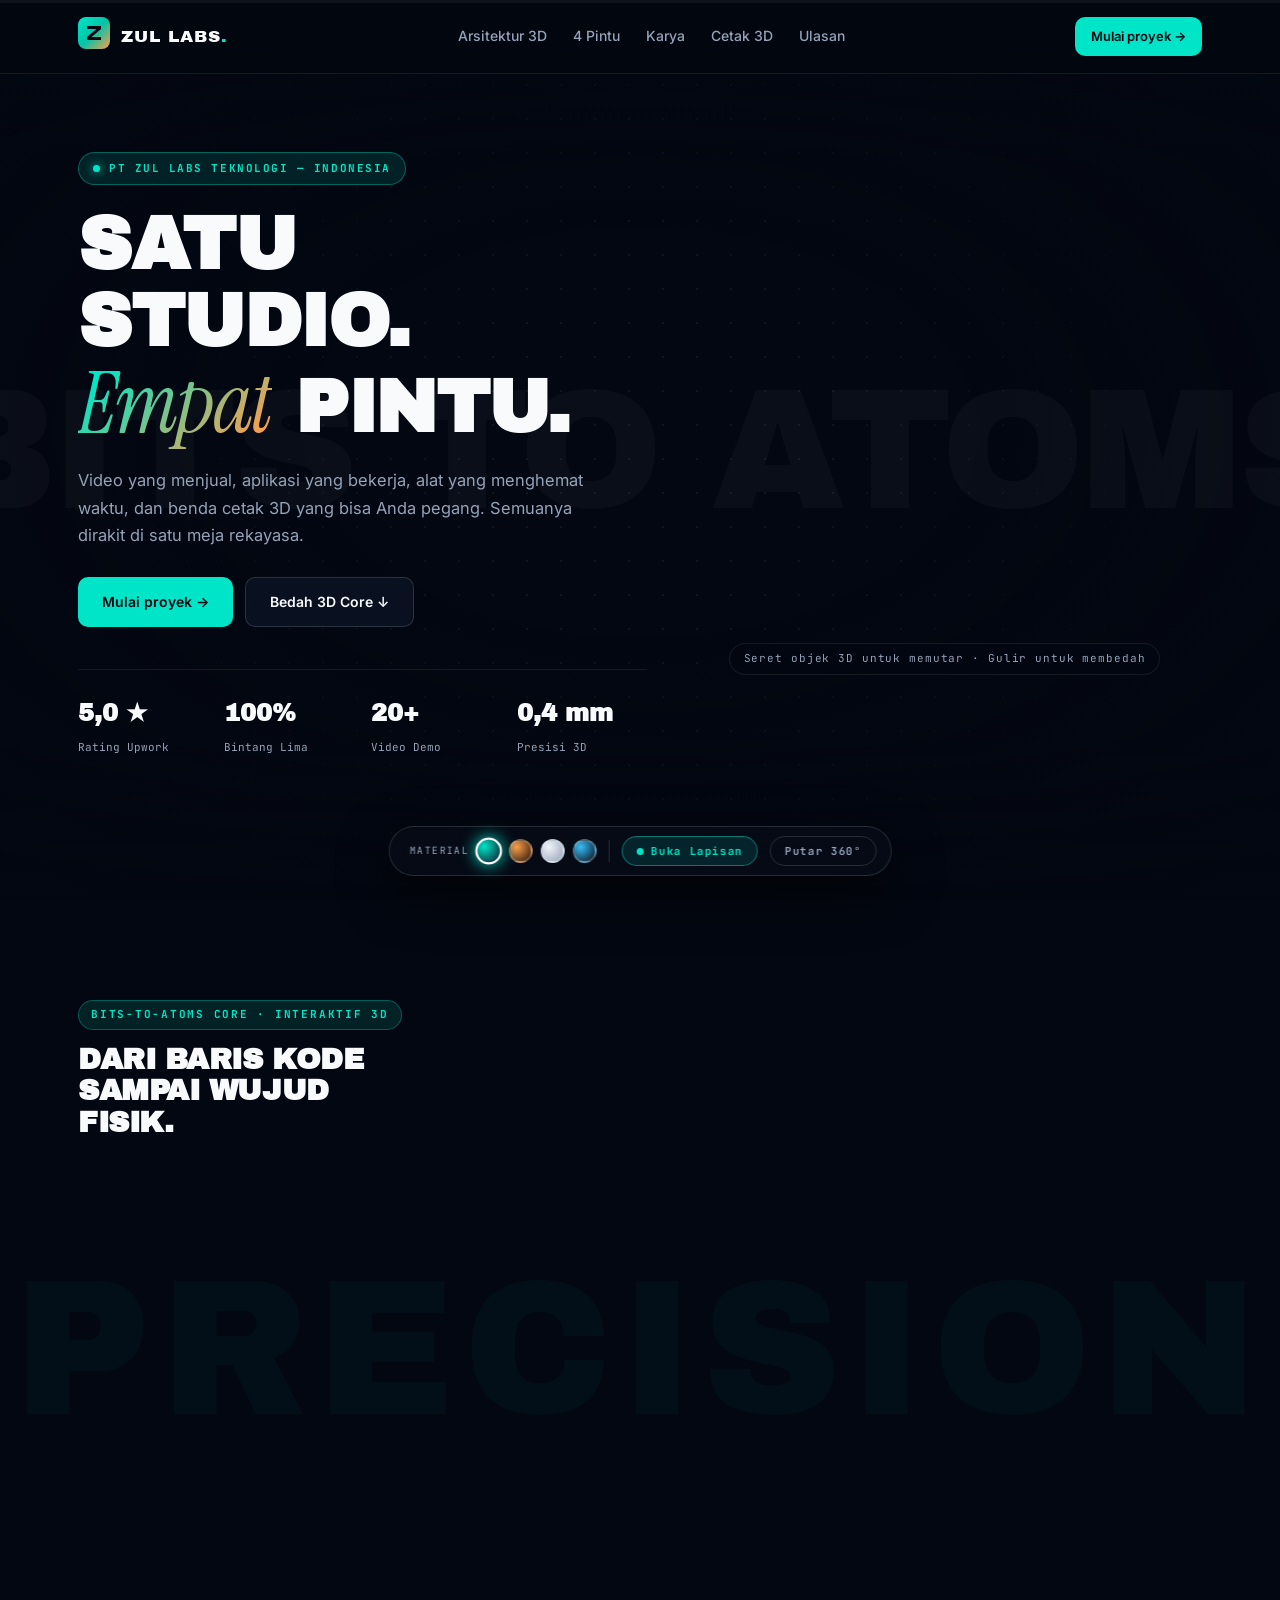
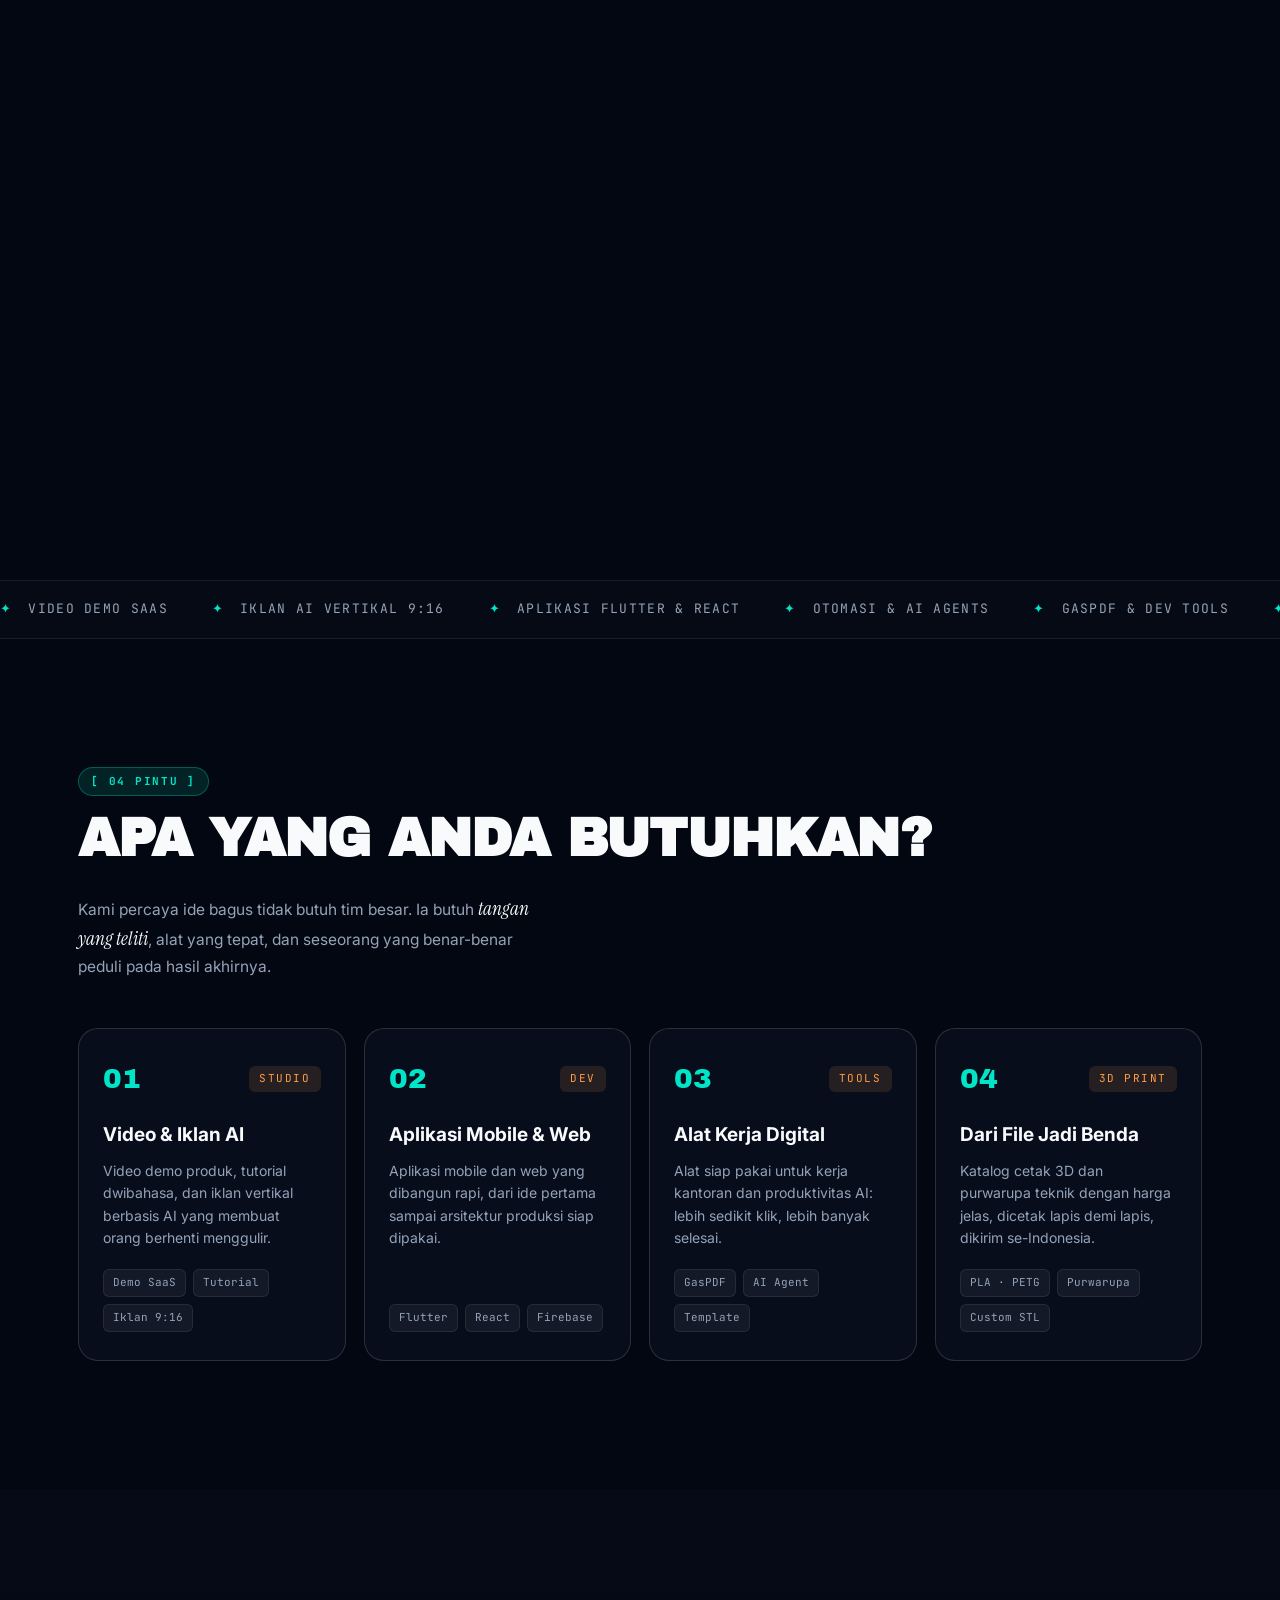
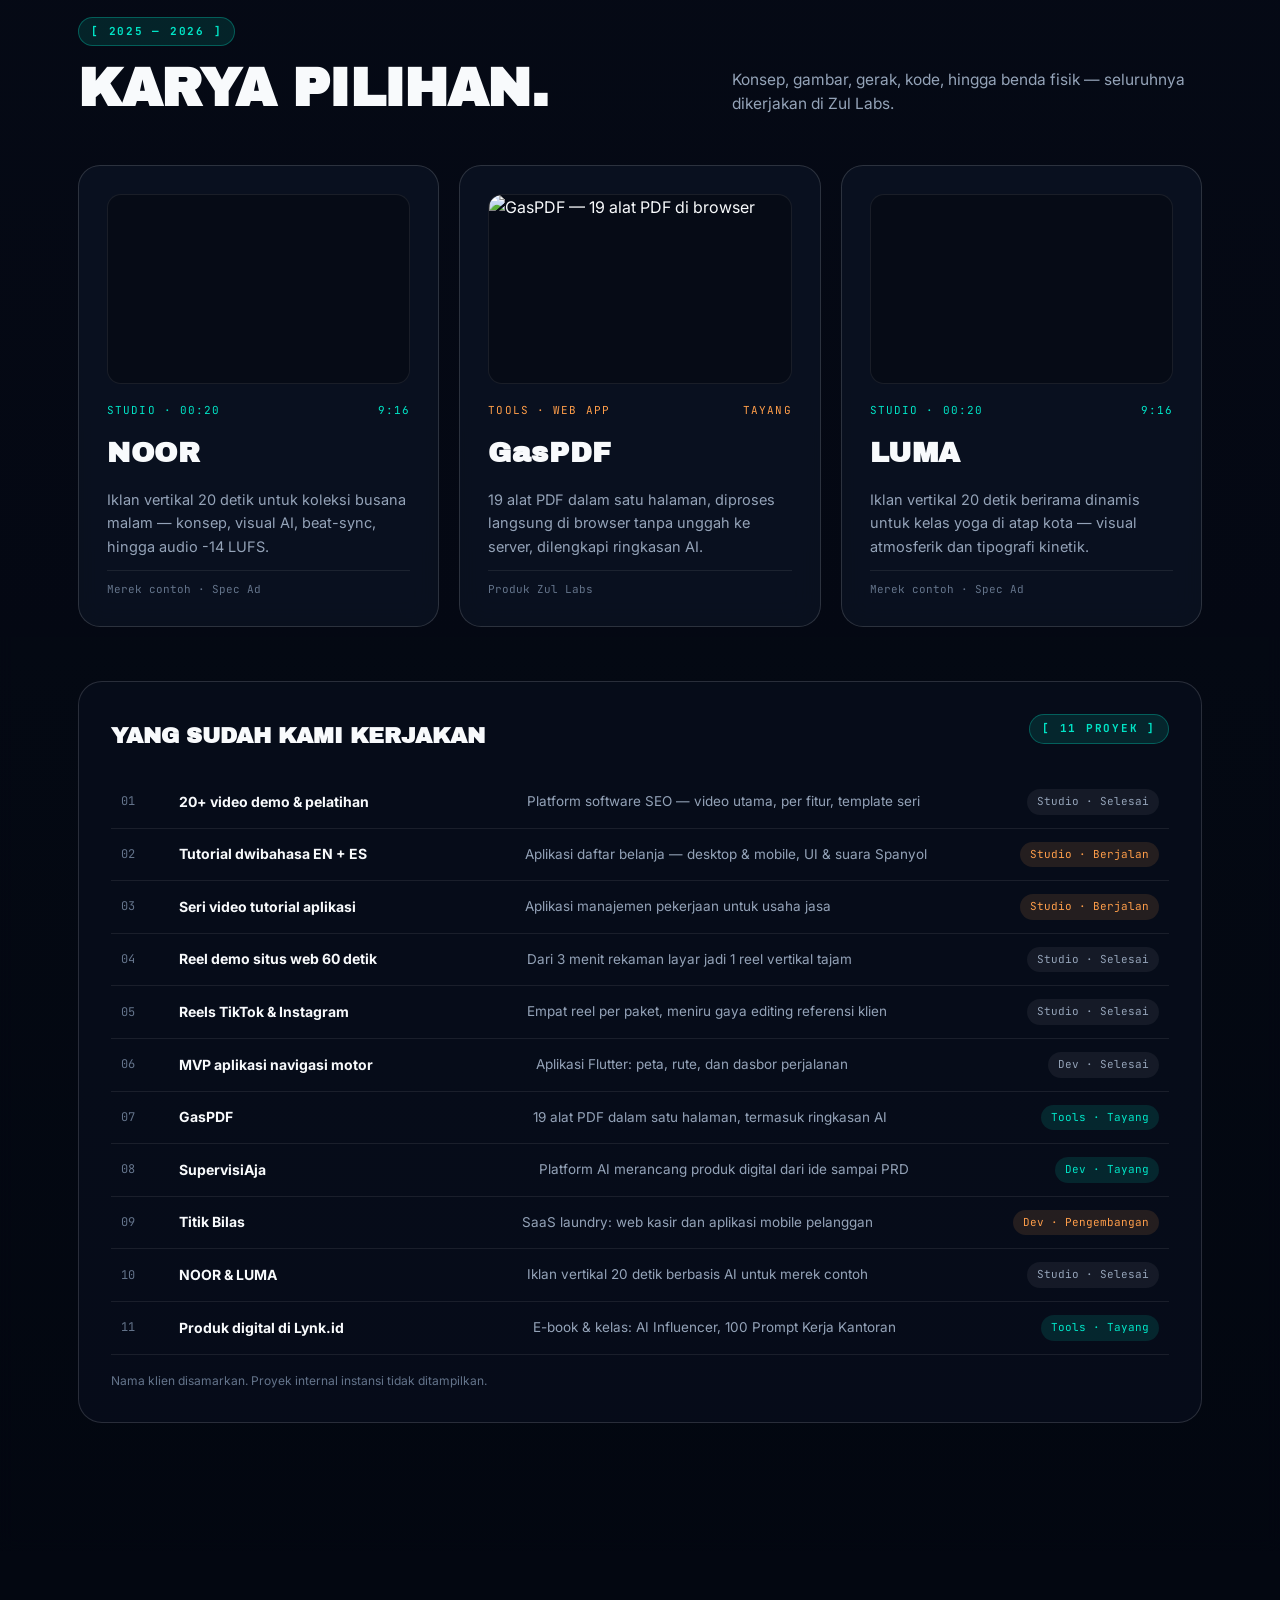
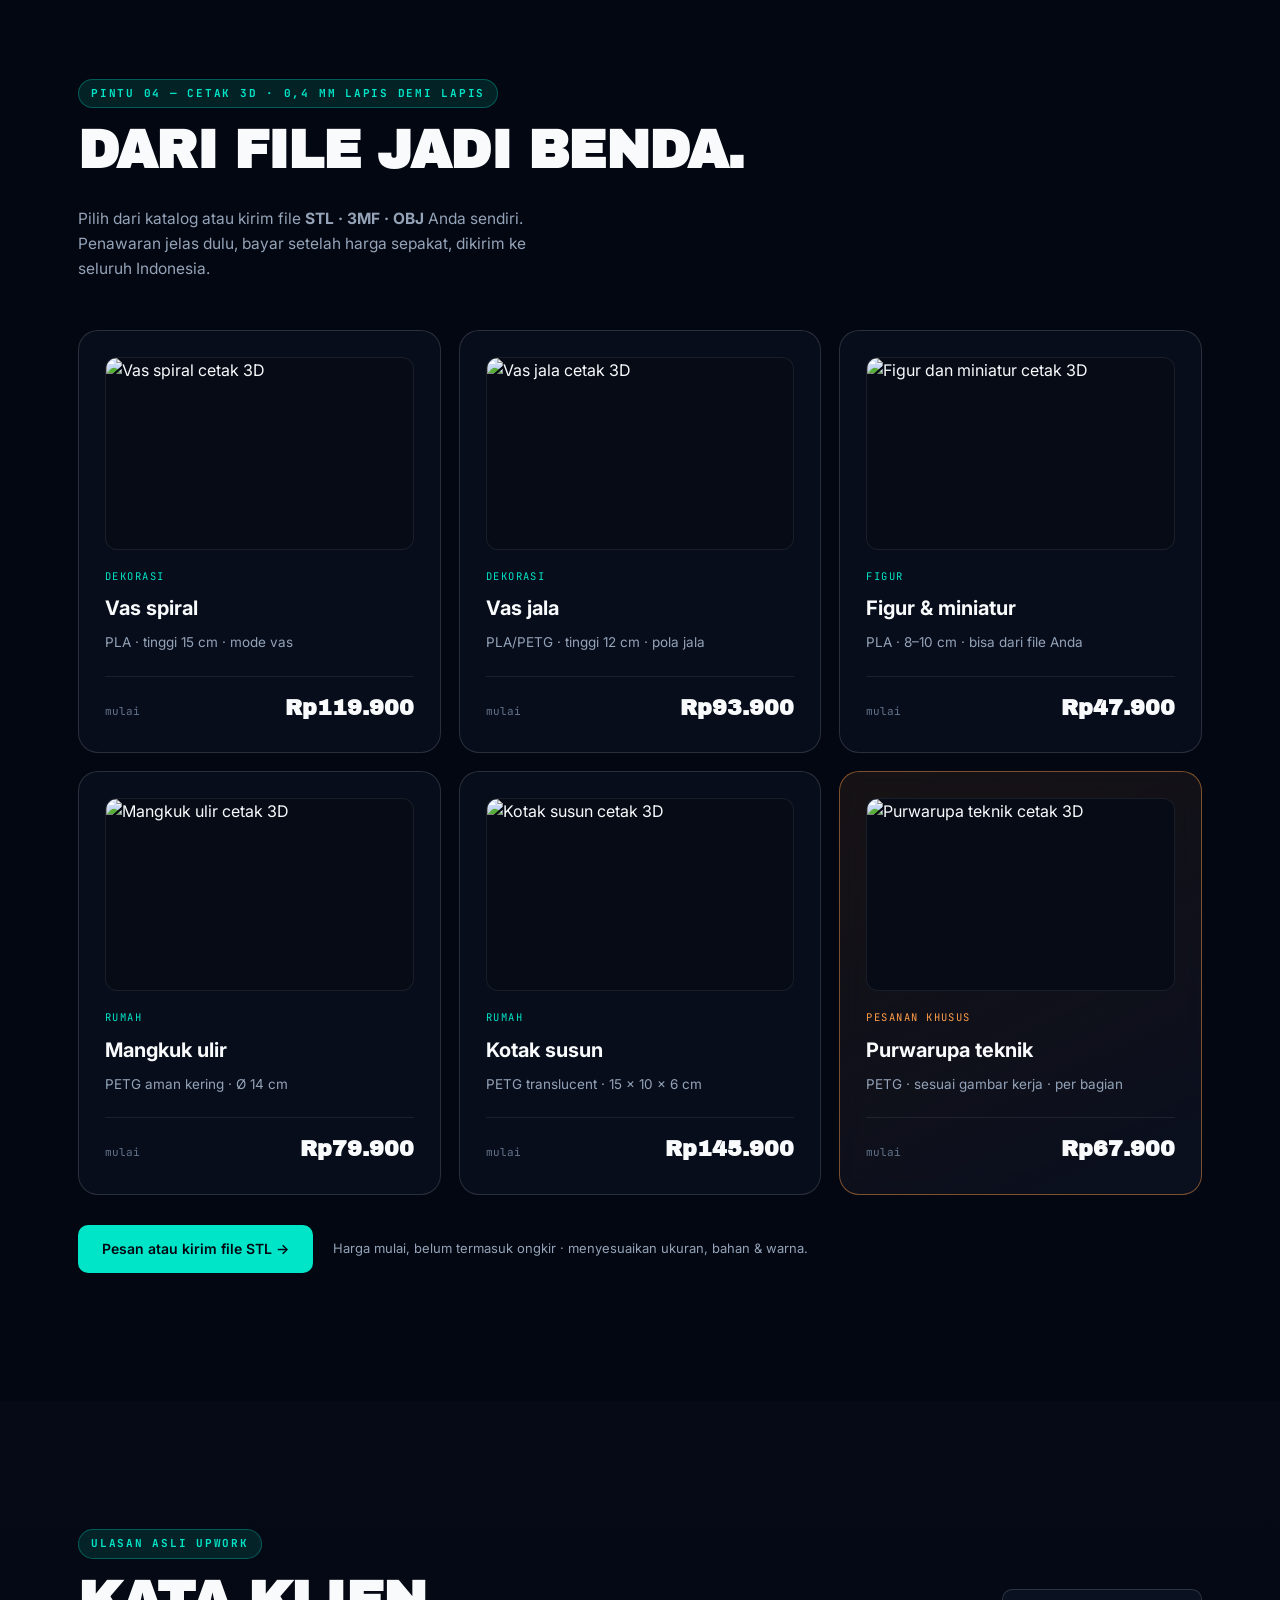
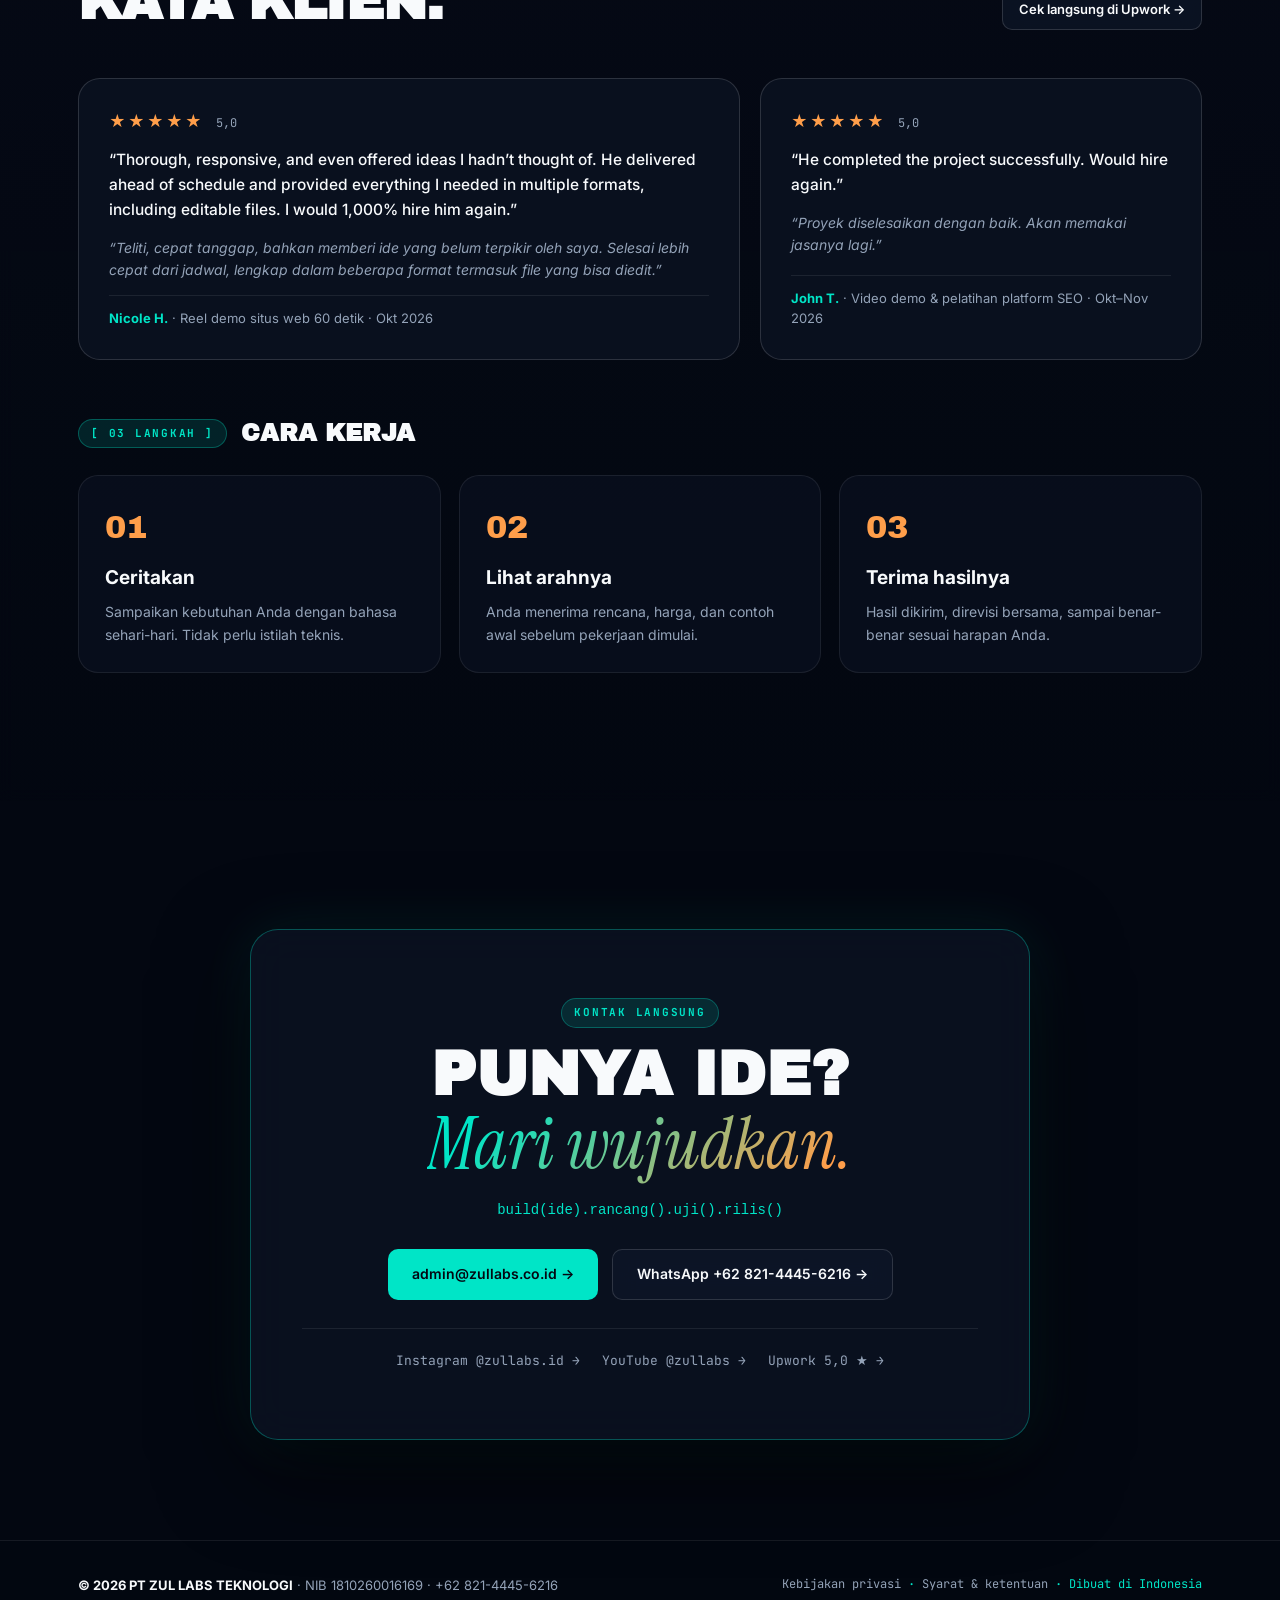
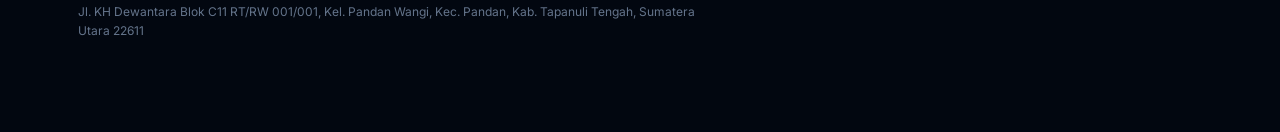
==== commit 4ff2996e: "Beranda: nomor WhatsApp diganti ke +62 821-4445-6216 Co-Authored-By: Claude Opus 5.5 <noreply@anthro" ====
--- a/index.html
+++ b/index.html
@@ -469,7 +469,7 @@
           <p class="cta-code"><code>build(ide).rancang().uji().rilis()</code></p>
           <div class="cta-buttons">
             <a href="mailto:admin@zullabs.co.id" class="btn btn--primary">admin@zullabs.co.id →</a>
-            <a href="https://wa.me/6281271284888" target="_blank" rel="noopener" class="btn btn--glass">WhatsApp +62 812-7128-4888 →</a>
+            <a href="https://wa.me/628214456216" target="_blank" rel="noopener" class="btn btn--glass">WhatsApp +62 821-4445-6216 →</a>
           </div>
           <div class="cta-socials">
             <a href="https://www.instagram.com/zullabs.id/" target="_blank" rel="noopener">Instagram @zullabs.id →</a>
@@ -484,7 +484,7 @@
   <footer class="footer">
     <div class="wrap footer-inner">
       <div>
-        <strong>© 2026 PT ZUL LABS TEKNOLOGI</strong> · NIB 1810260016169 · +62 812-7128-4888
+        <strong>© 2026 PT ZUL LABS TEKNOLOGI</strong> · NIB 1810260016169 · +62 821-4445-6216
         <p>Jl. KH Dewantara Blok C11 RT/RW 001/001, Kel. Pandan Wangi, Kec. Pandan, Kab. Tapanuli Tengah, Sumatera Utara 22611</p>
       </div>
       <div class="footer-right">
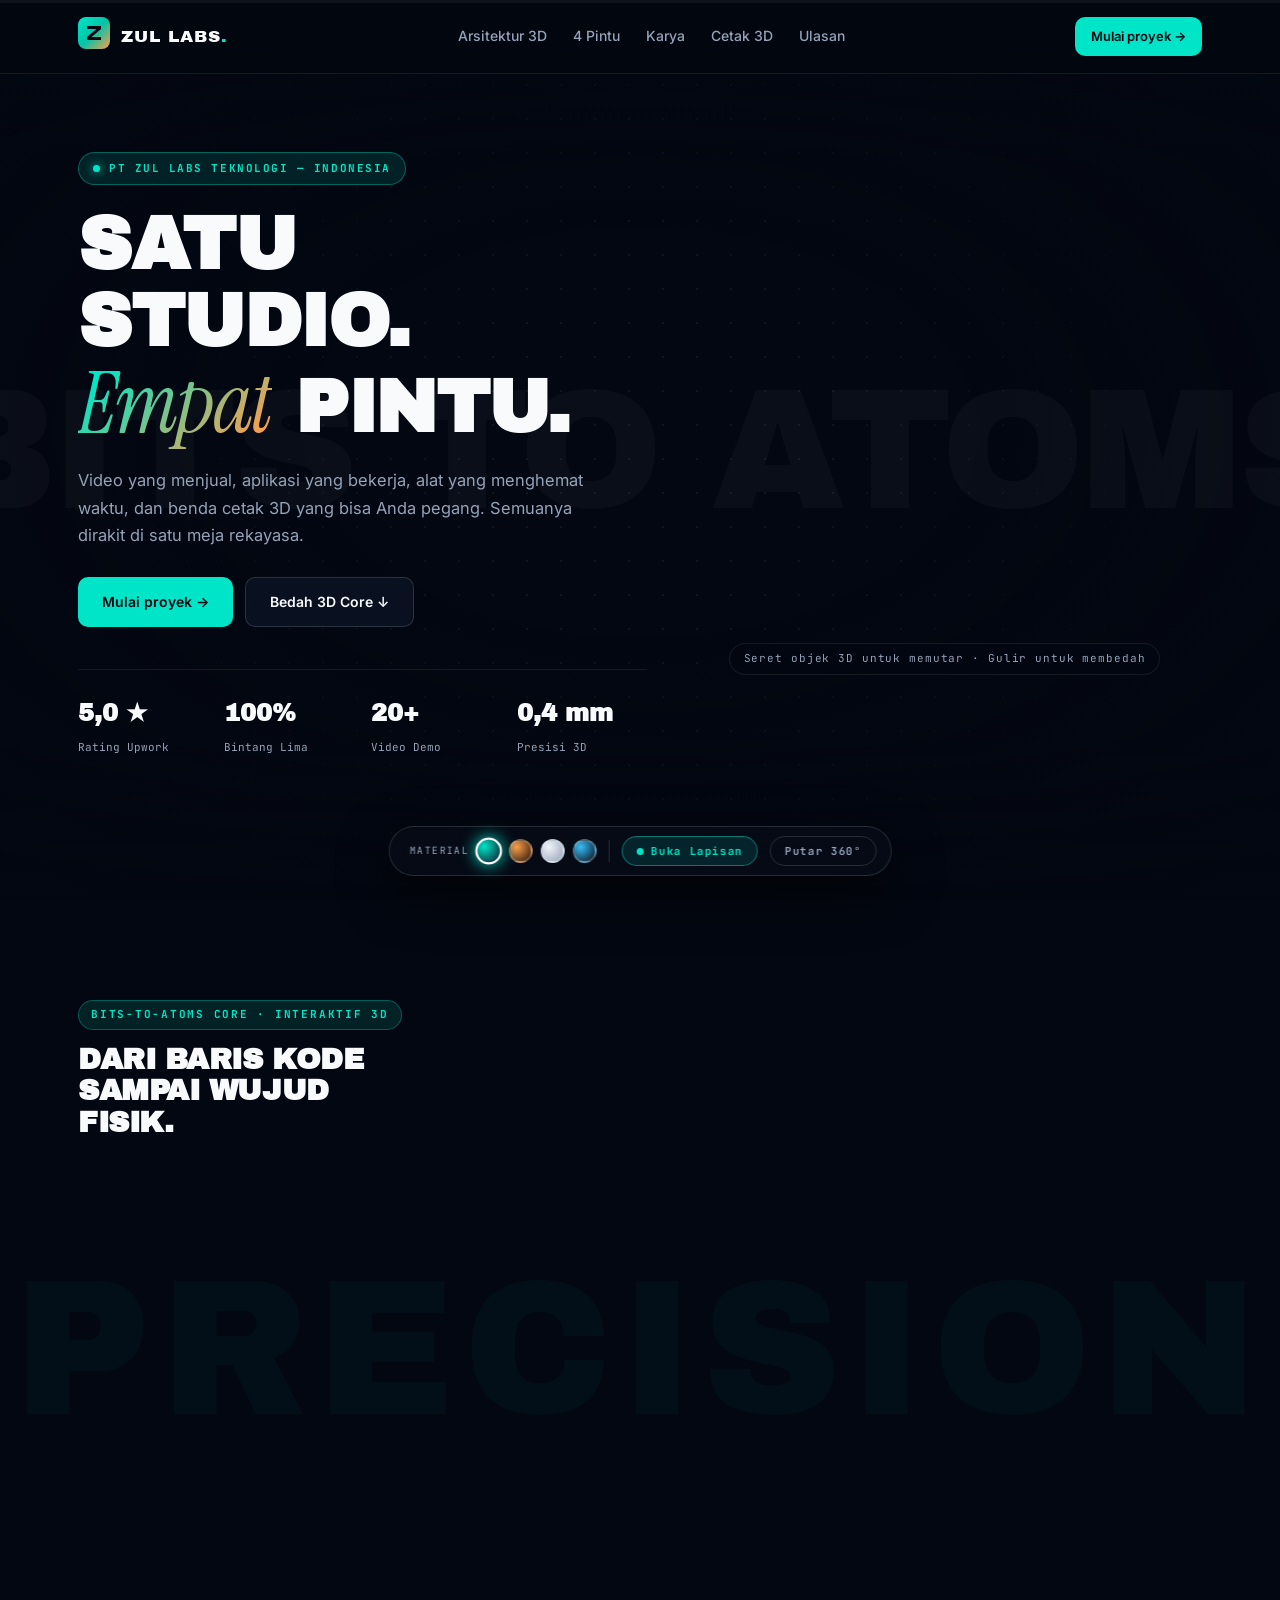
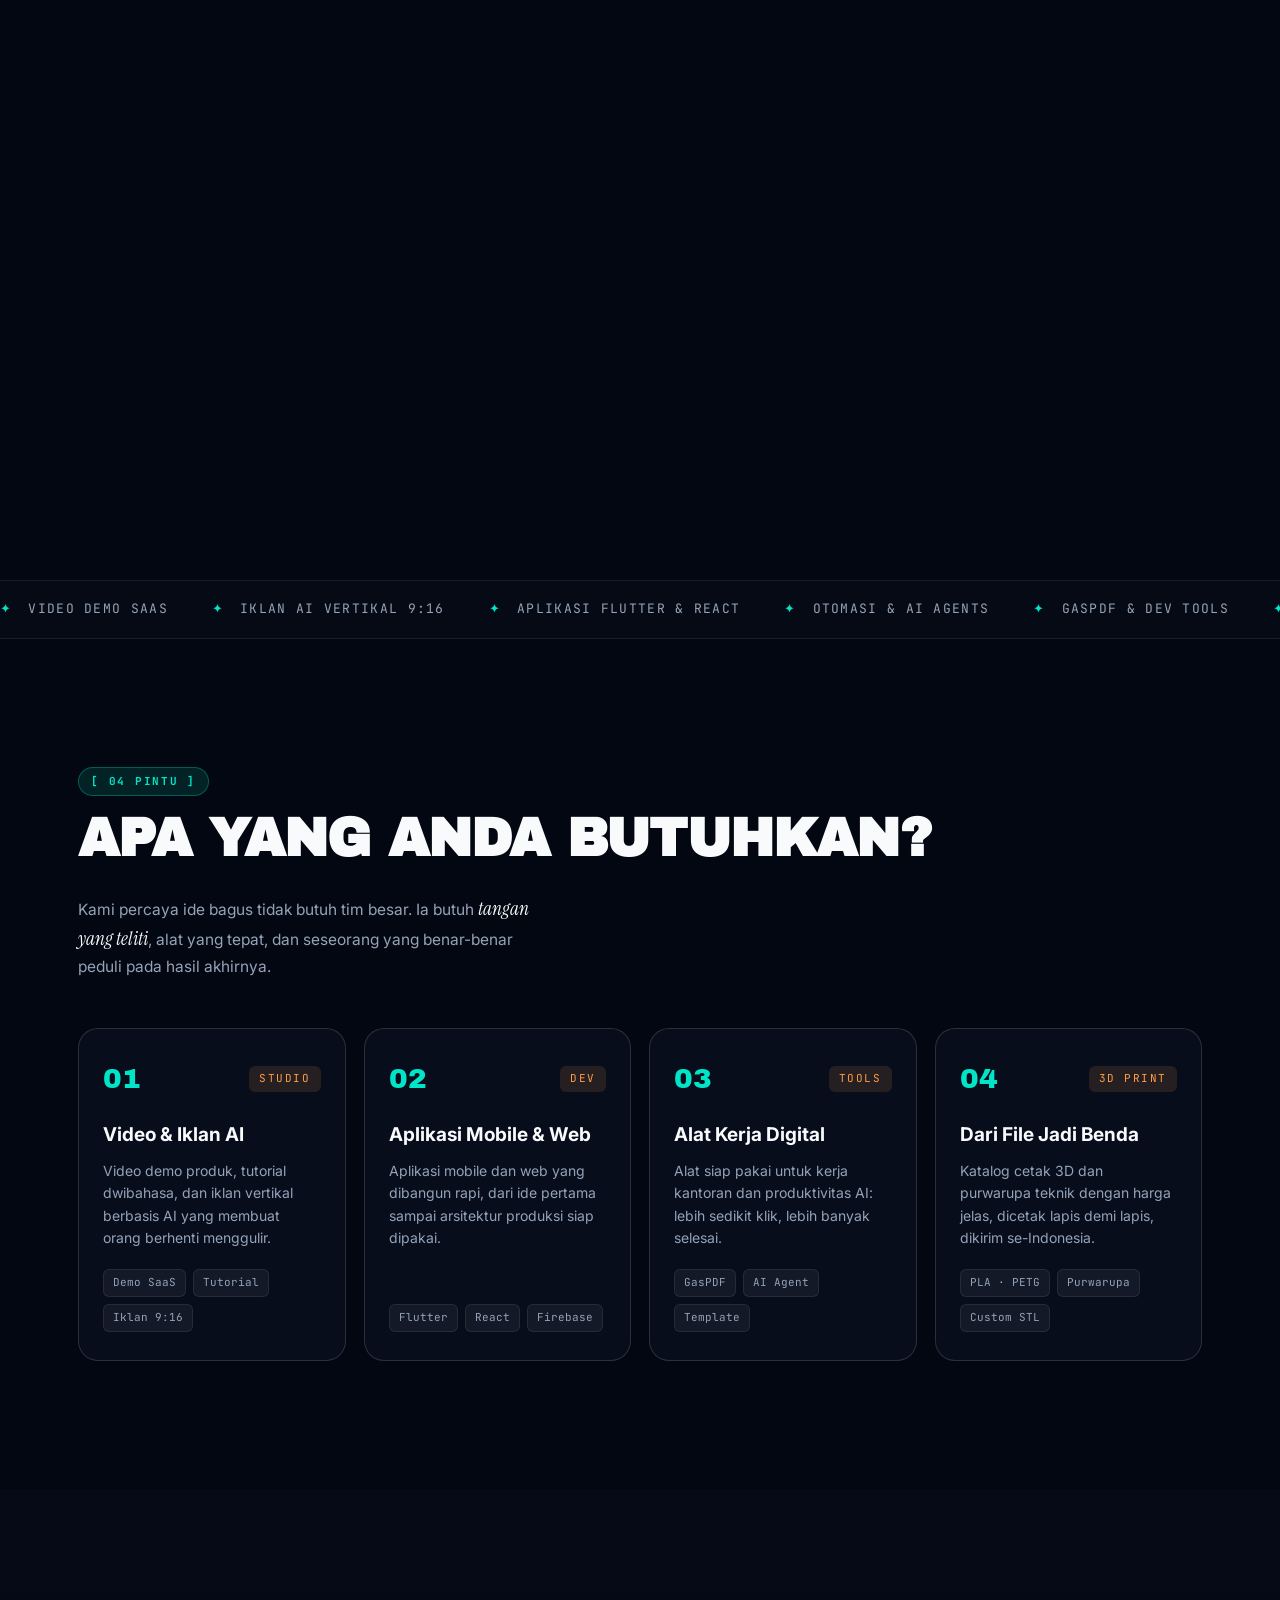
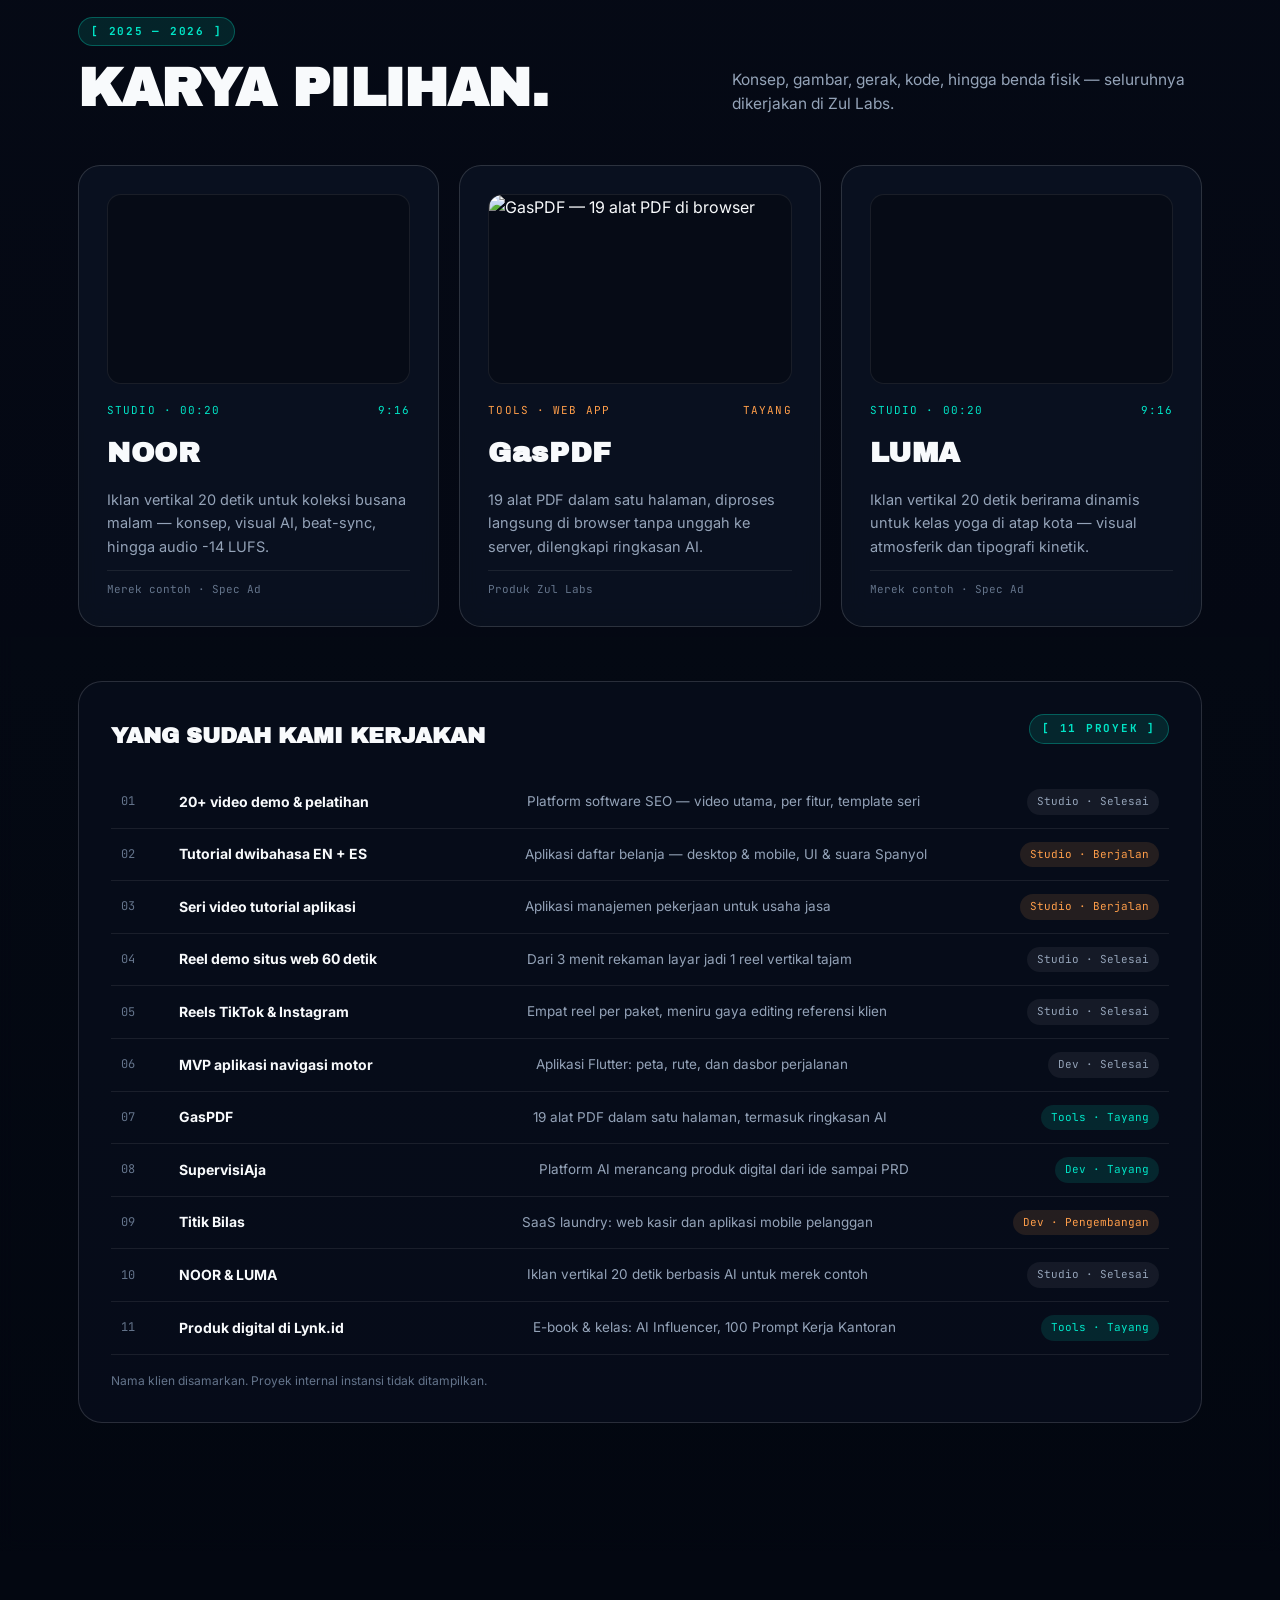
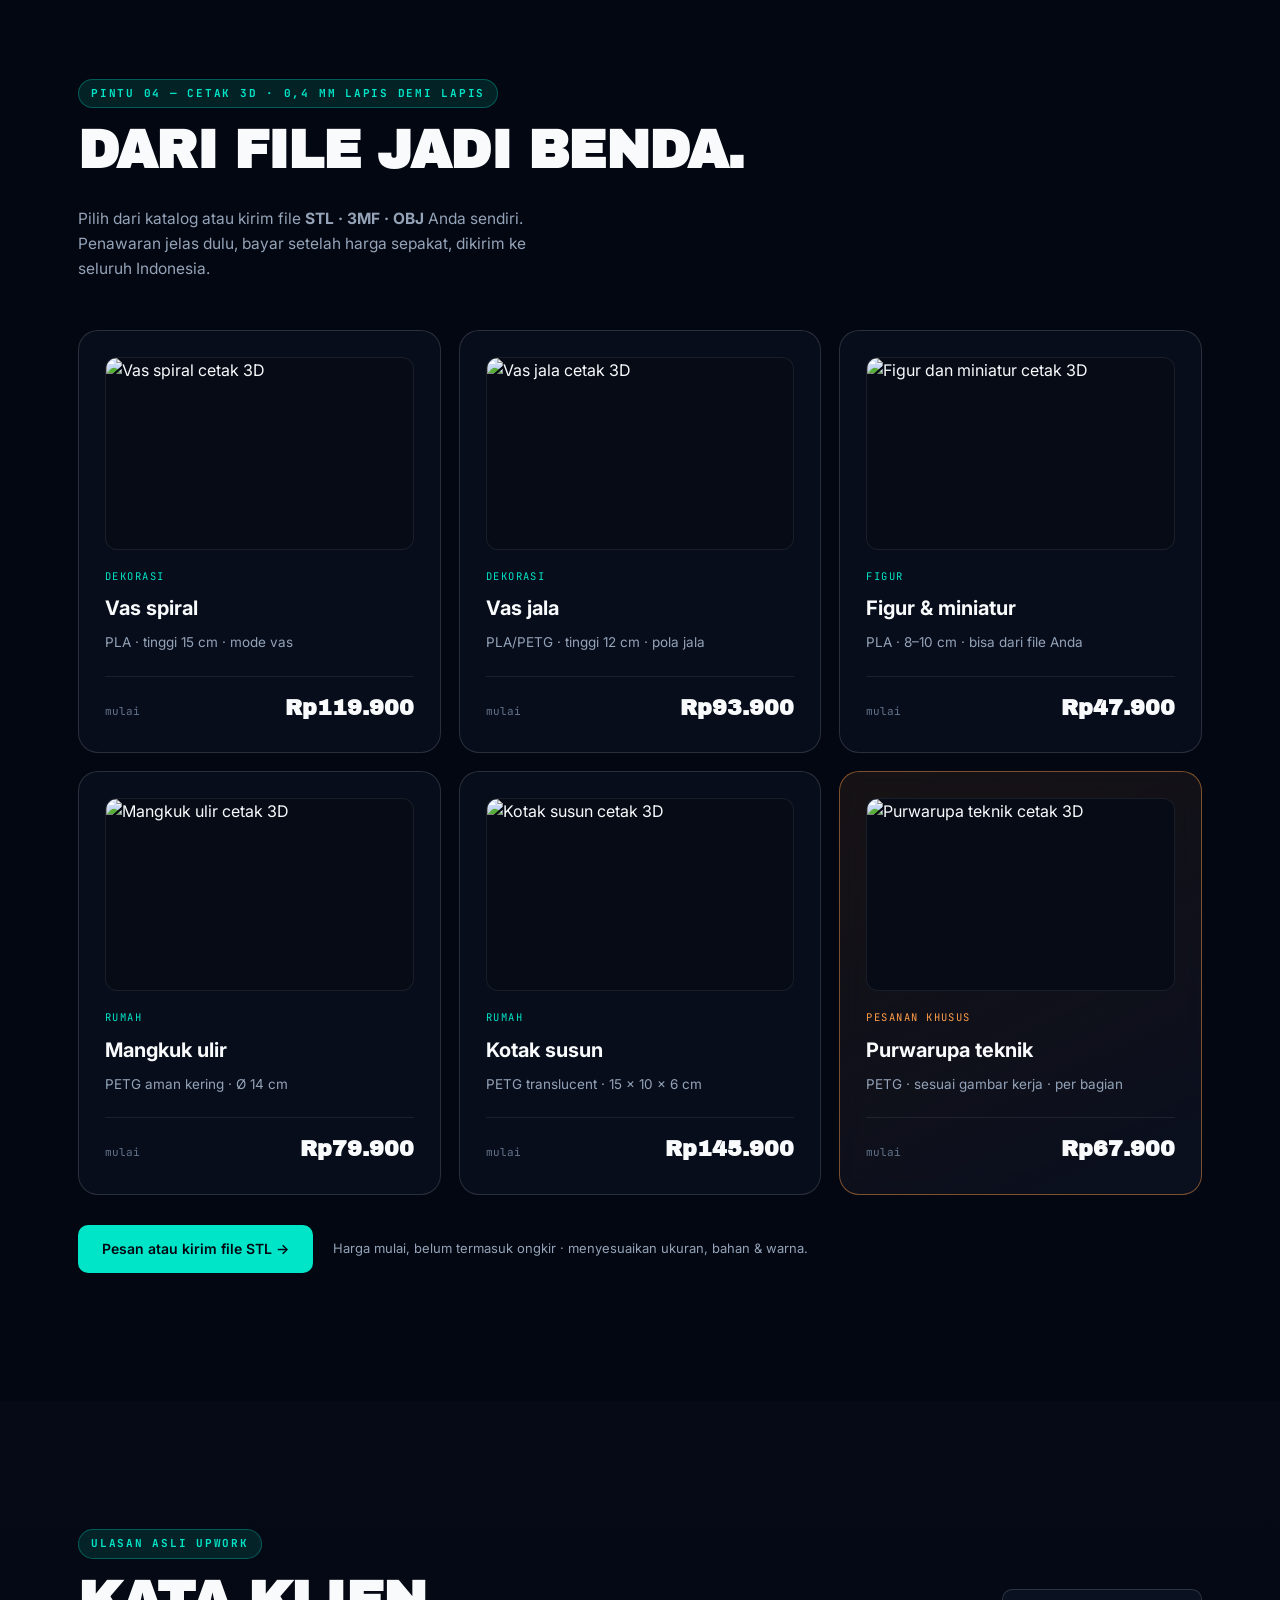
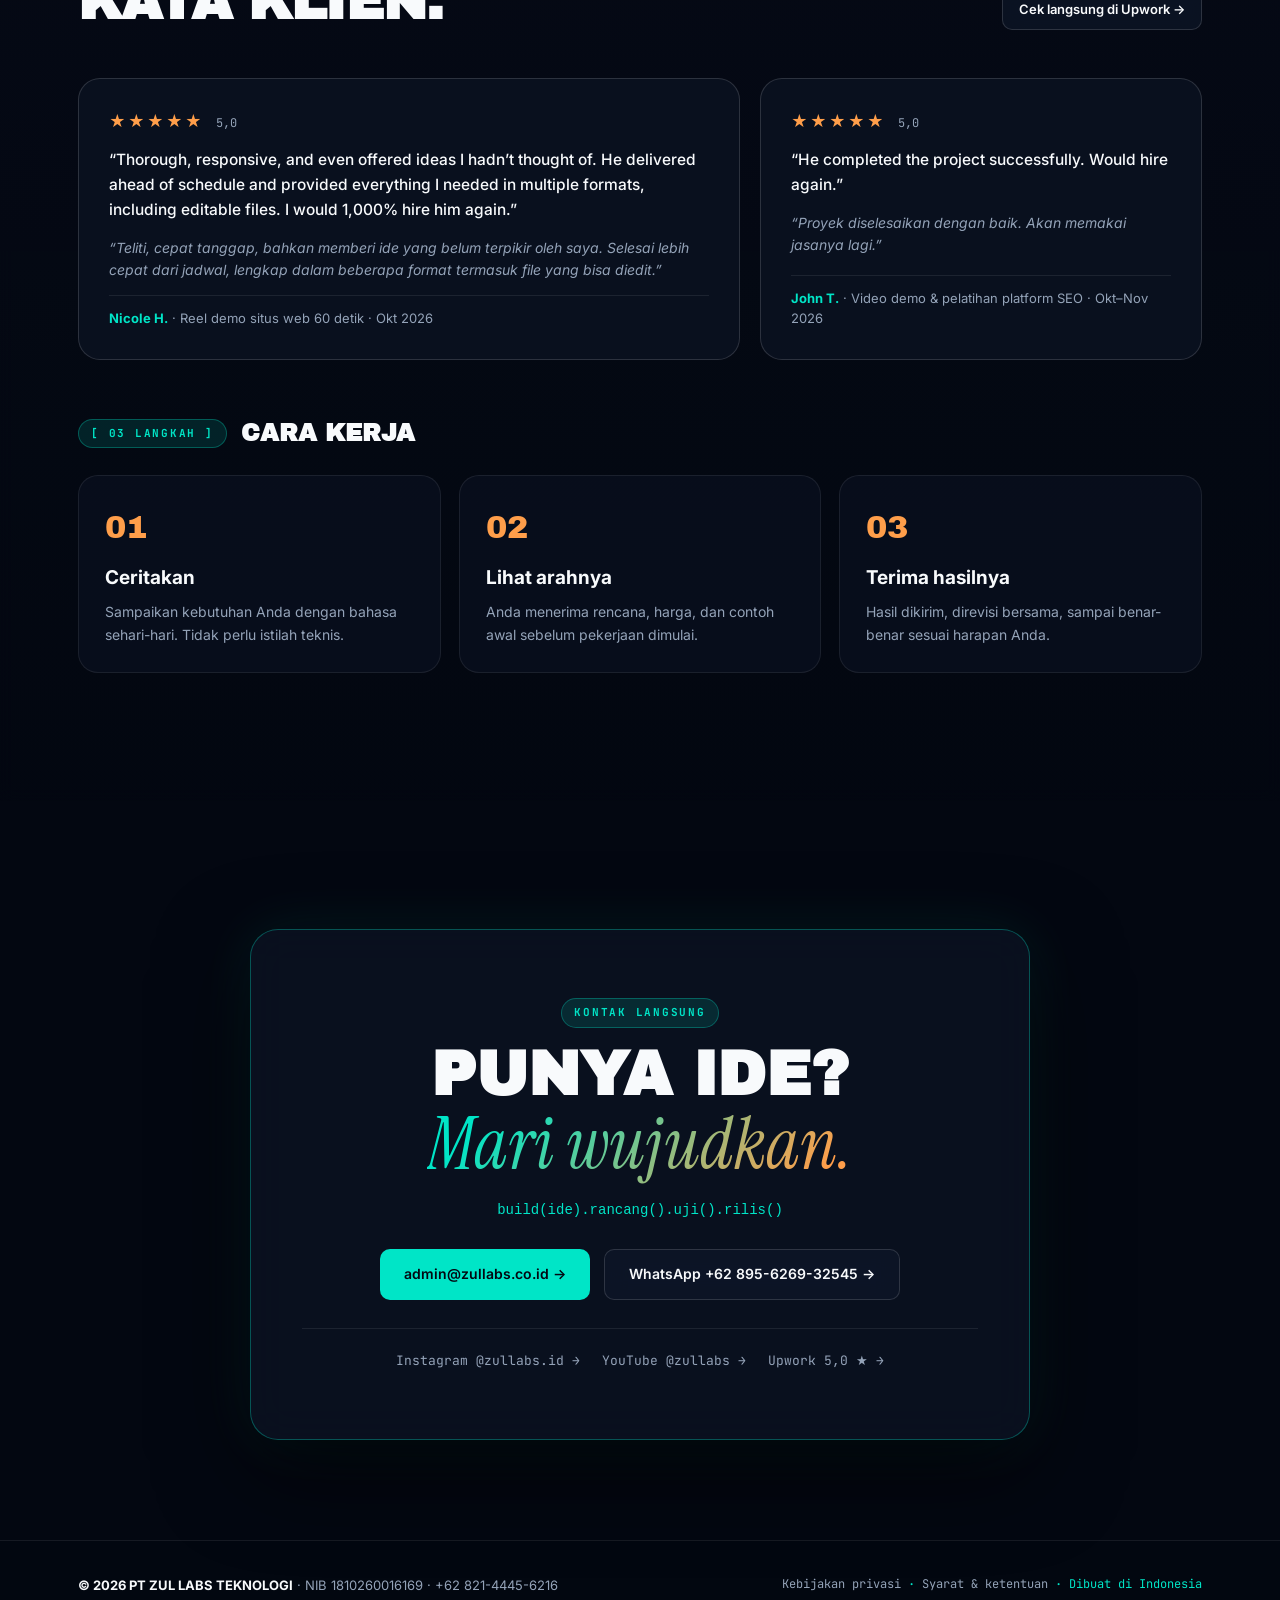
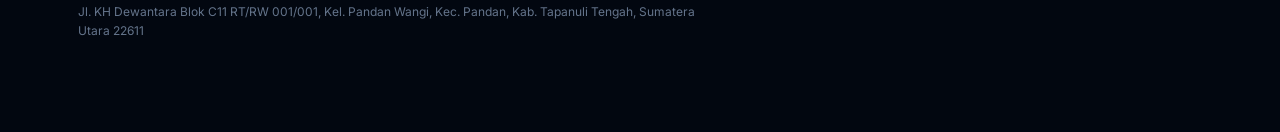
==== commit 5a290c03: "Beranda: nomor WhatsApp Jarvis diganti ke +62 895-6269-32545 Co-Authored-By: Claude Opus 5.5 <norepl" ====
--- a/index.html
+++ b/index.html
@@ -469,7 +469,7 @@
           <p class="cta-code"><code>build(ide).rancang().uji().rilis()</code></p>
           <div class="cta-buttons">
             <a href="mailto:admin@zullabs.co.id" class="btn btn--primary">admin@zullabs.co.id →</a>
-            <a href="https://wa.me/628214456216" target="_blank" rel="noopener" class="btn btn--glass">WhatsApp +62 821-4445-6216 →</a>
+            <a href="https://wa.me/62895626932545" target="_blank" rel="noopener" class="btn btn--glass">WhatsApp +62 895-6269-32545 →</a>
           </div>
           <div class="cta-socials">
             <a href="https://www.instagram.com/zullabs.id/" target="_blank" rel="noopener">Instagram @zullabs.id →</a>
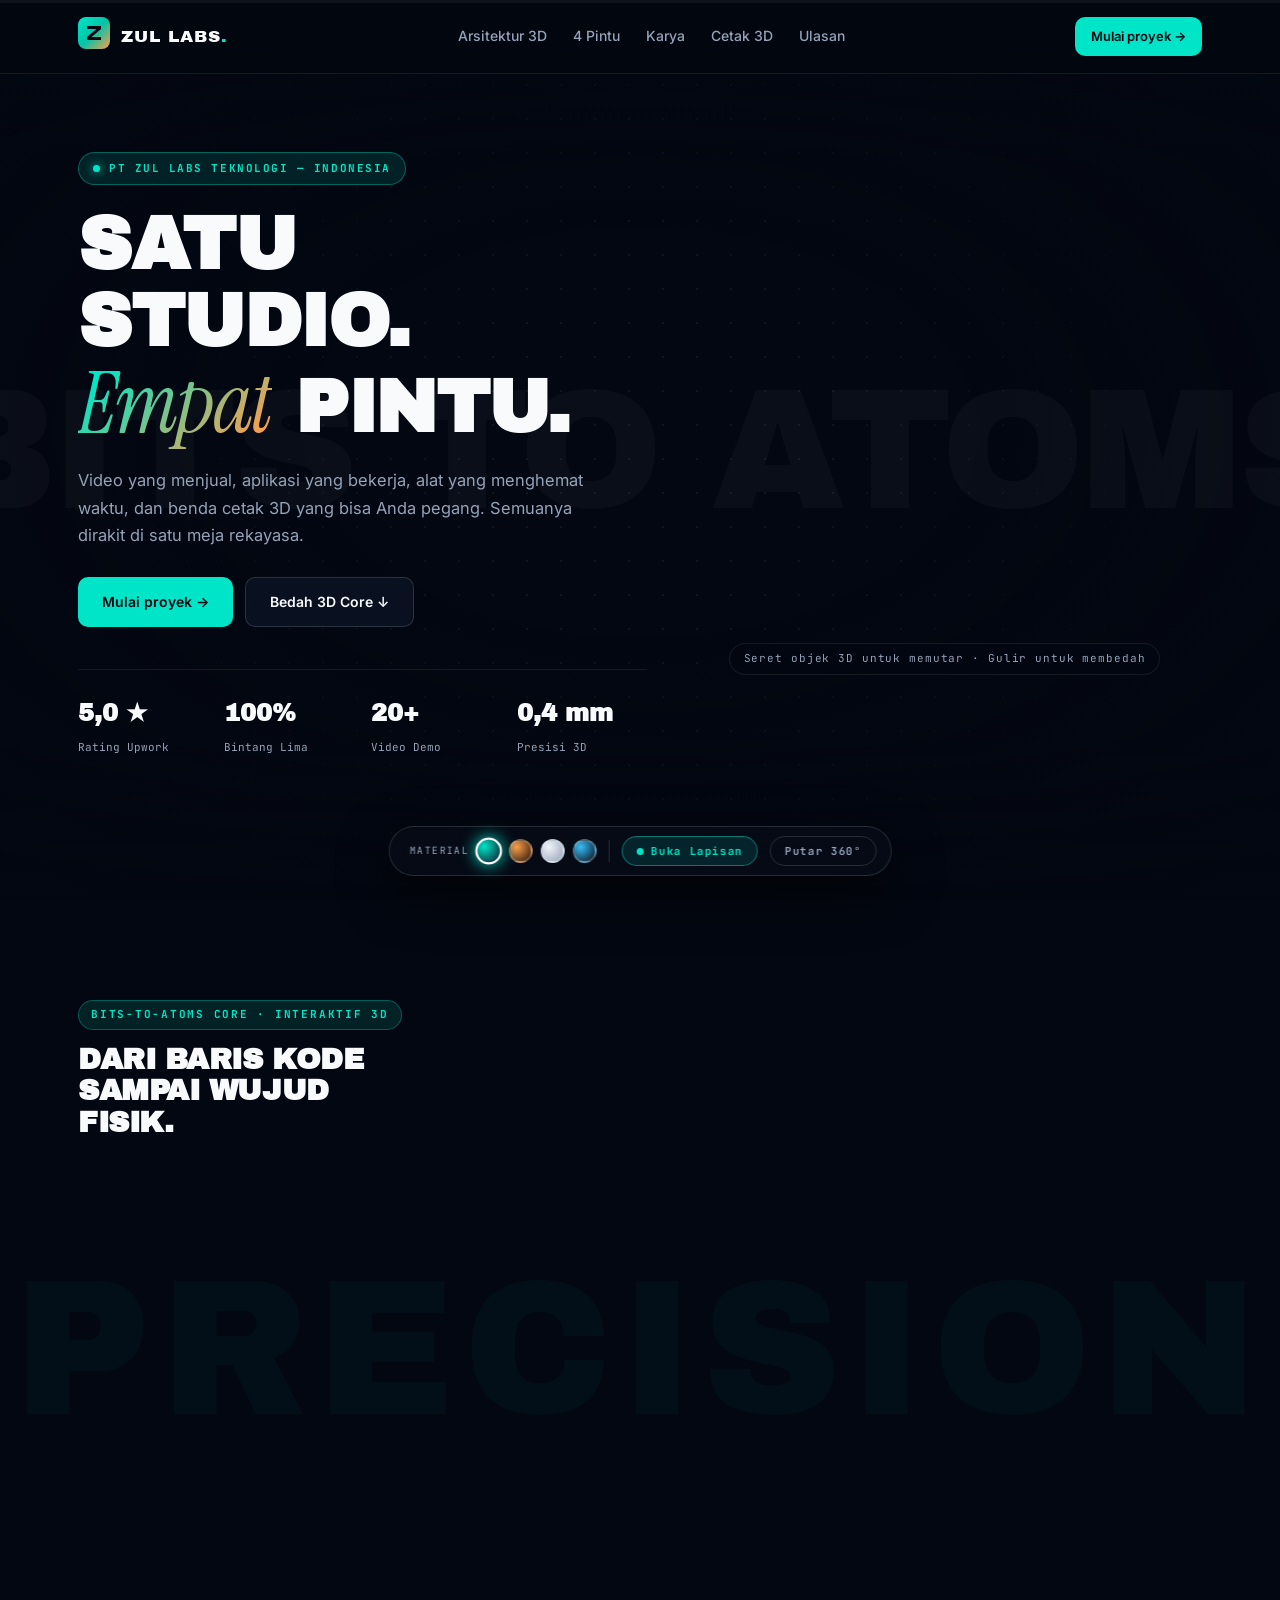
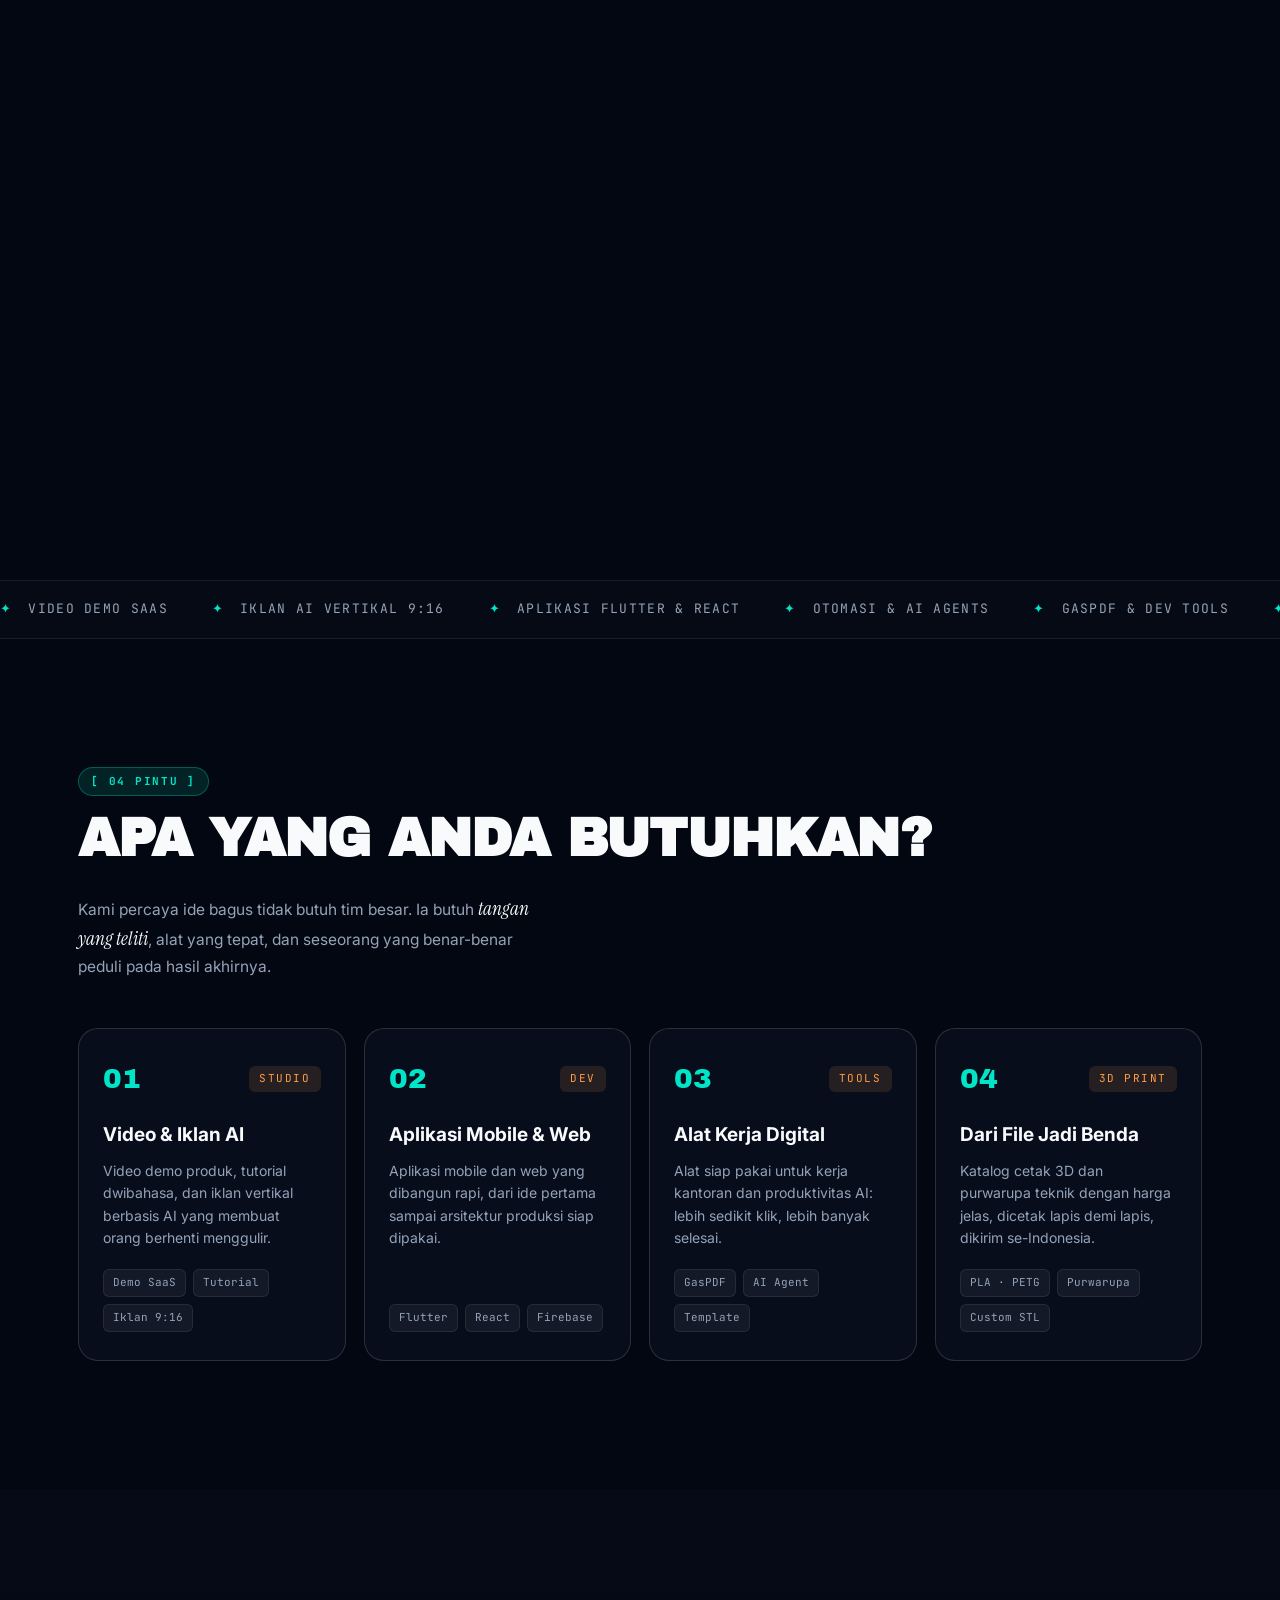
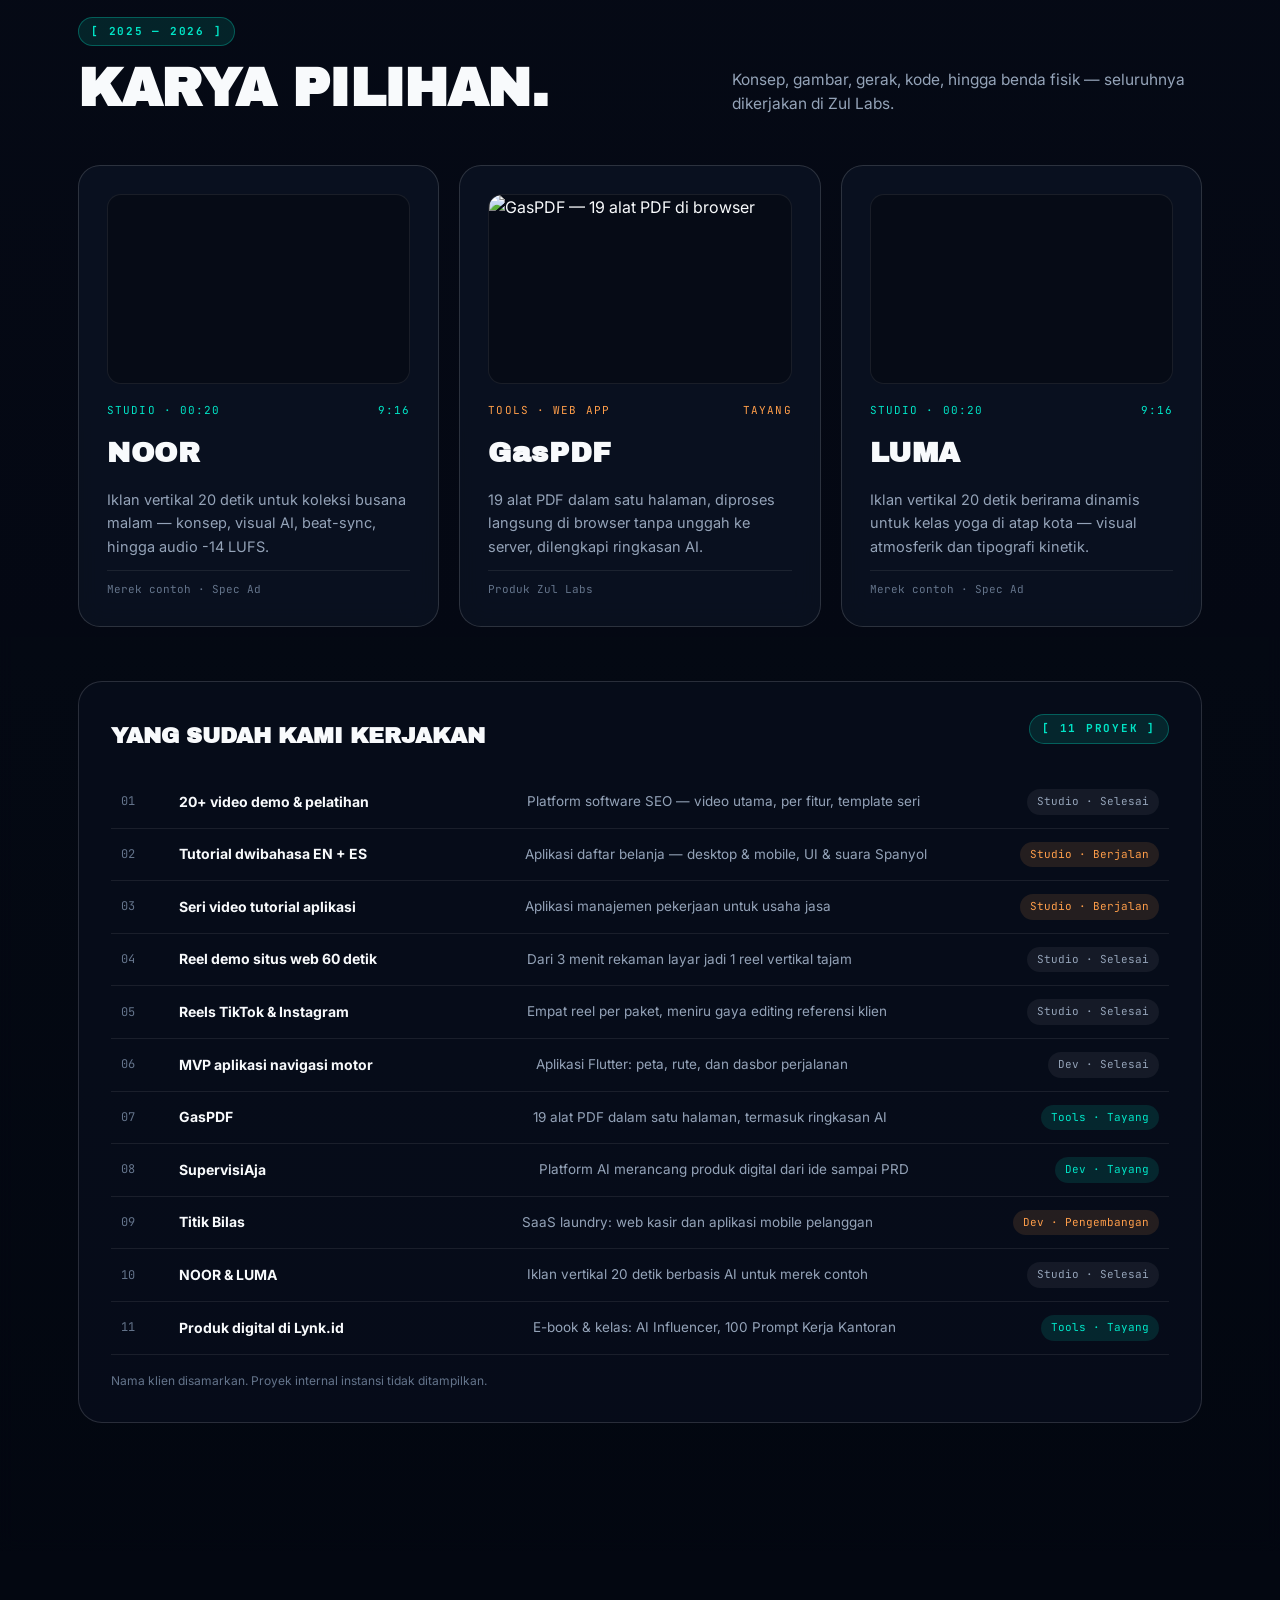
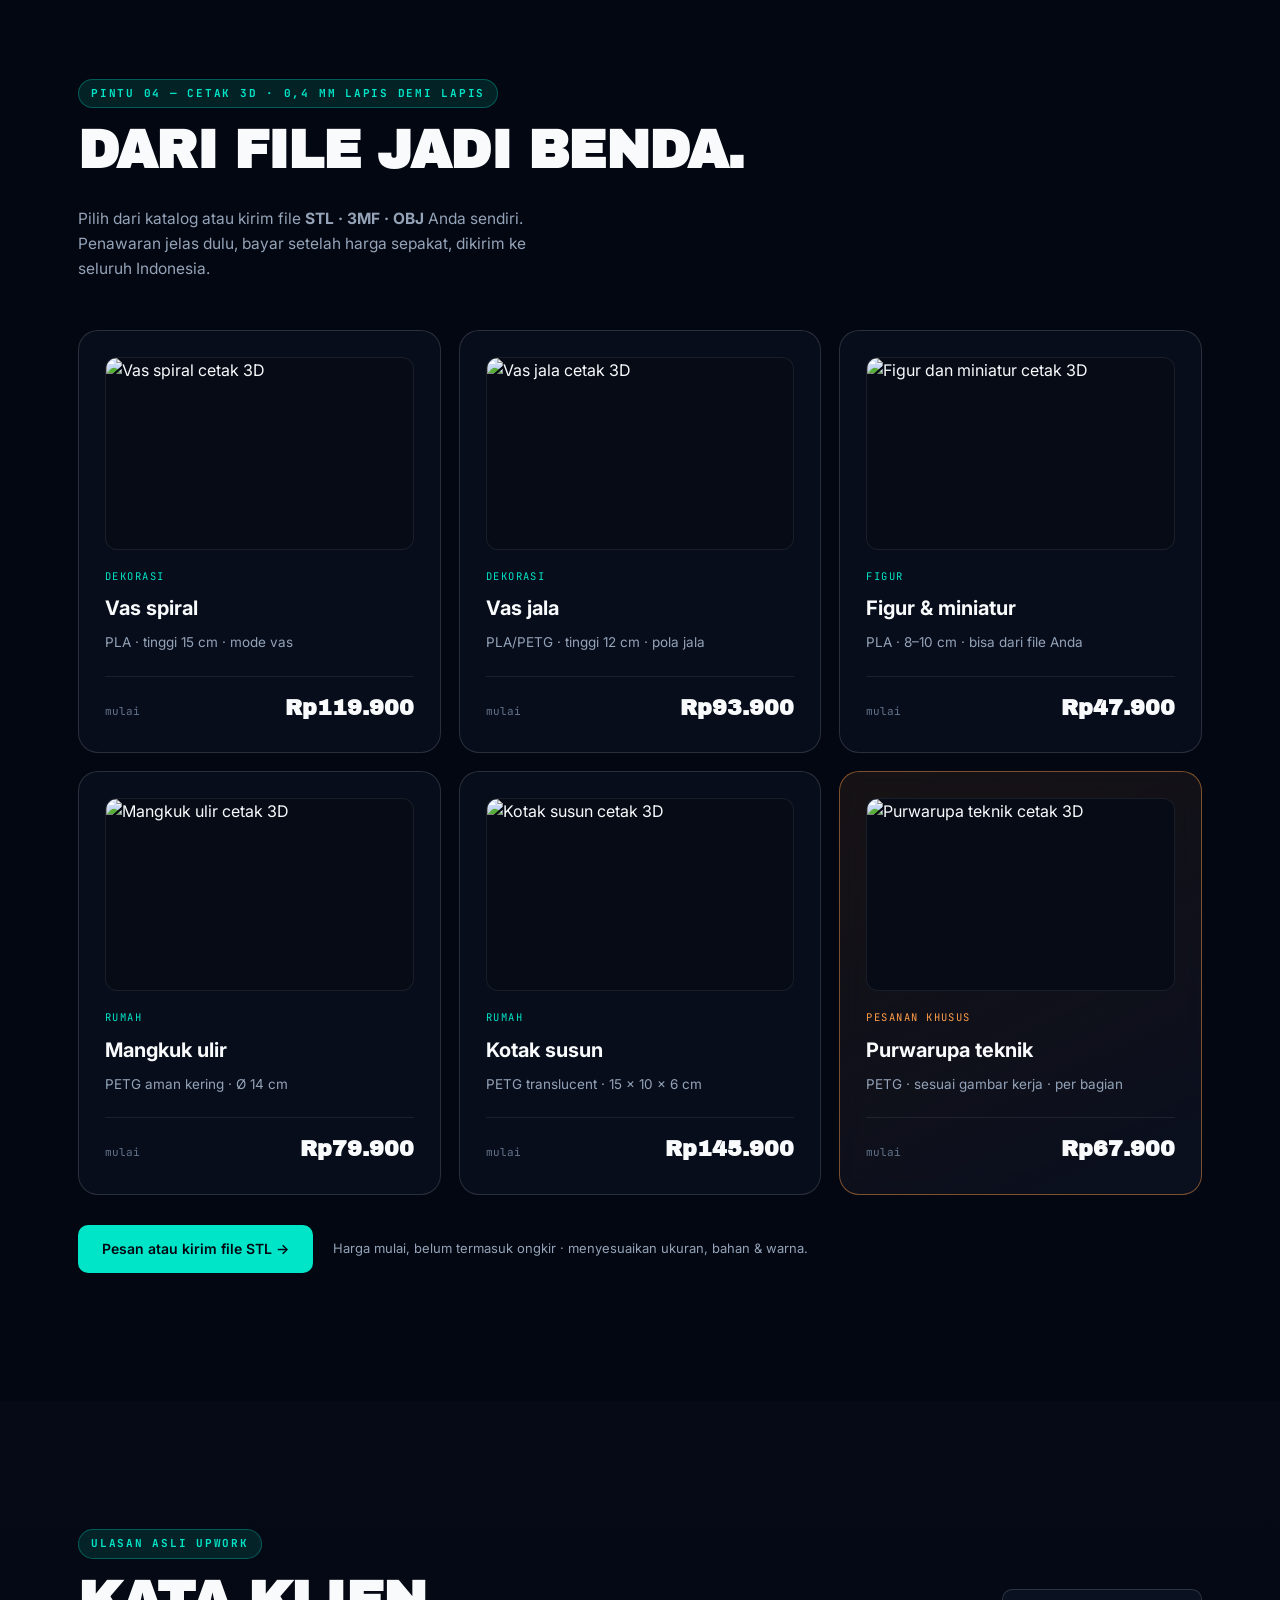
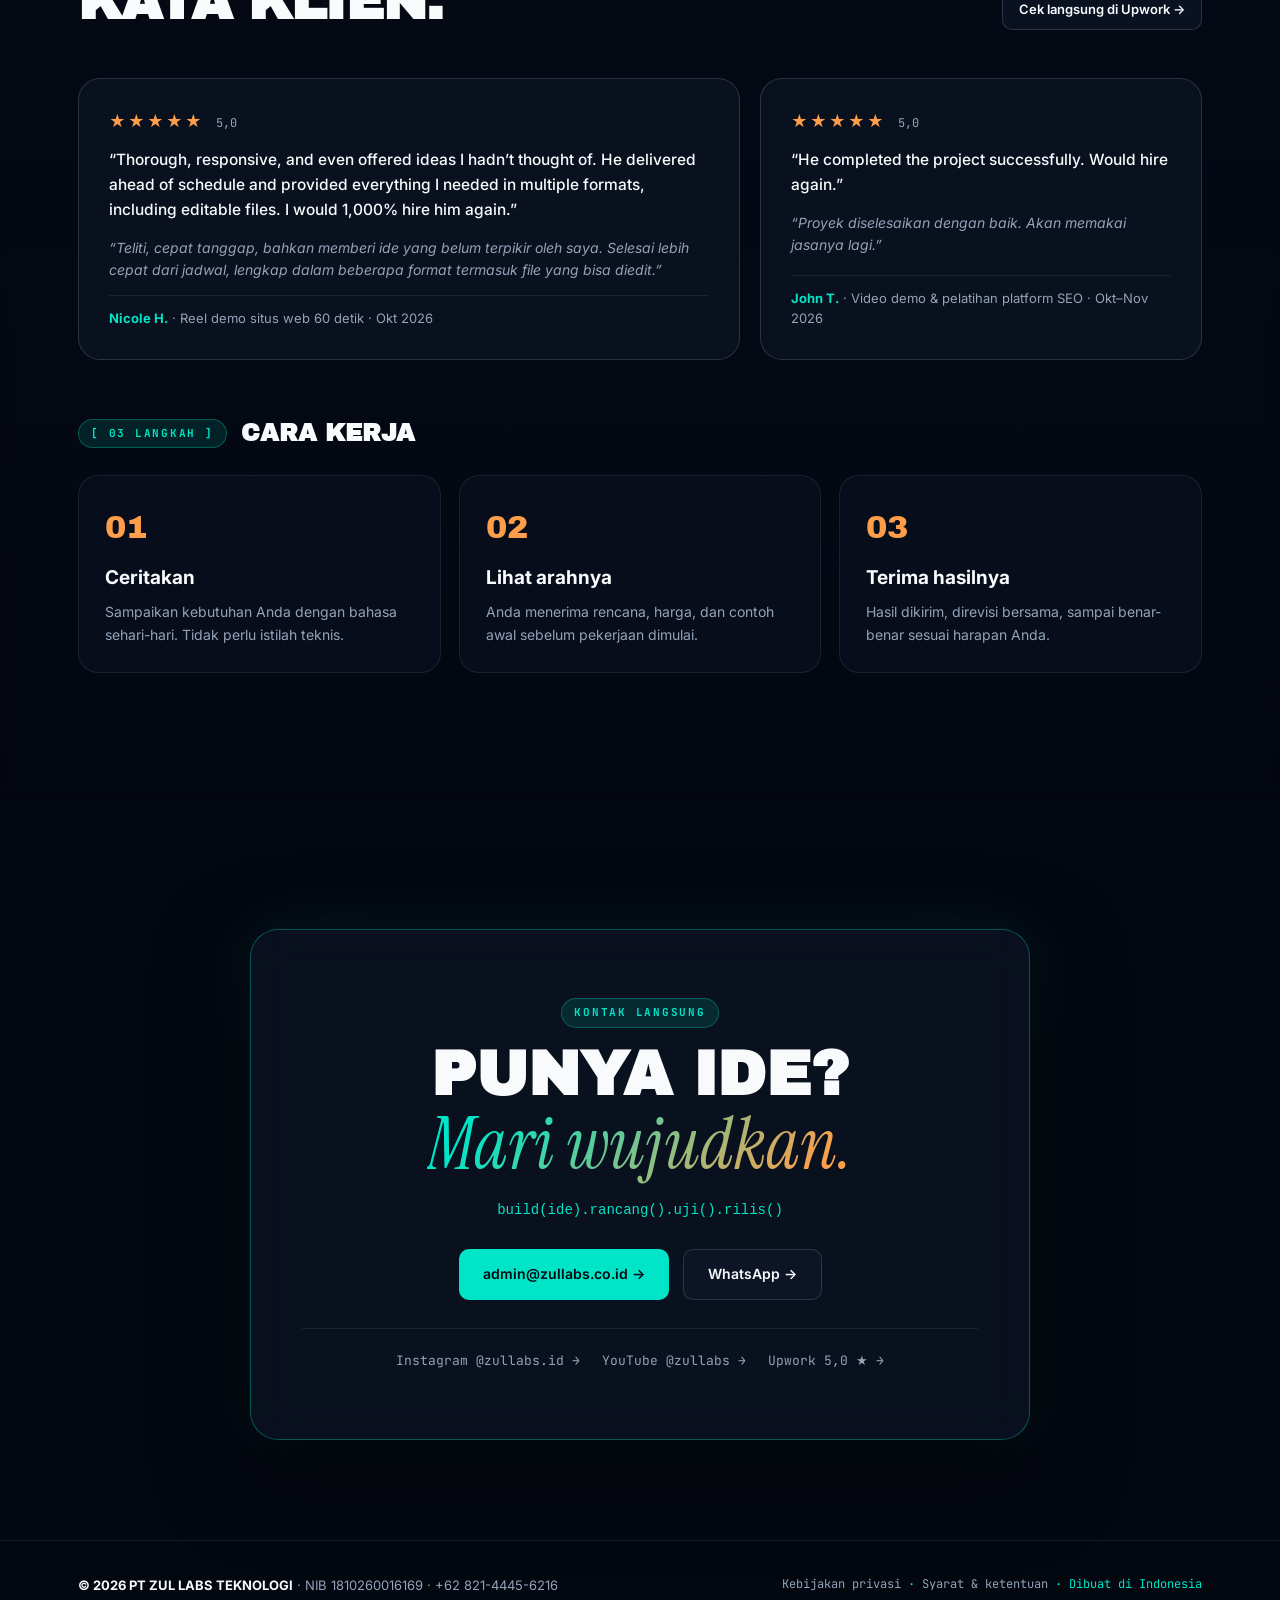
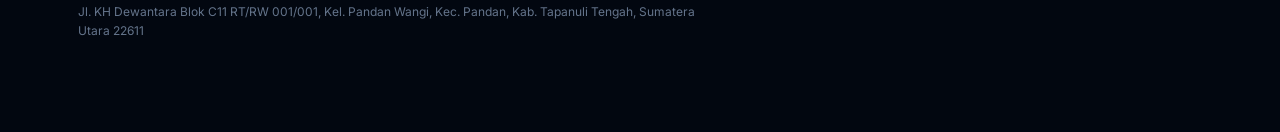
==== commit c692613d: "Beranda: tombol WhatsApp tanpa menampilkan nomor Co-Authored-By: Claude Opus 5.5 <noreply@anthropic." ====
--- a/index.html
+++ b/index.html
@@ -469,7 +469,7 @@
           <p class="cta-code"><code>build(ide).rancang().uji().rilis()</code></p>
           <div class="cta-buttons">
             <a href="mailto:admin@zullabs.co.id" class="btn btn--primary">admin@zullabs.co.id →</a>
-            <a href="https://wa.me/62895626932545" target="_blank" rel="noopener" class="btn btn--glass">WhatsApp +62 895-6269-32545 →</a>
+            <a href="https://wa.me/62895626932545" target="_blank" rel="noopener" class="btn btn--glass">WhatsApp →</a>
           </div>
           <div class="cta-socials">
             <a href="https://www.instagram.com/zullabs.id/" target="_blank" rel="noopener">Instagram @zullabs.id →</a>
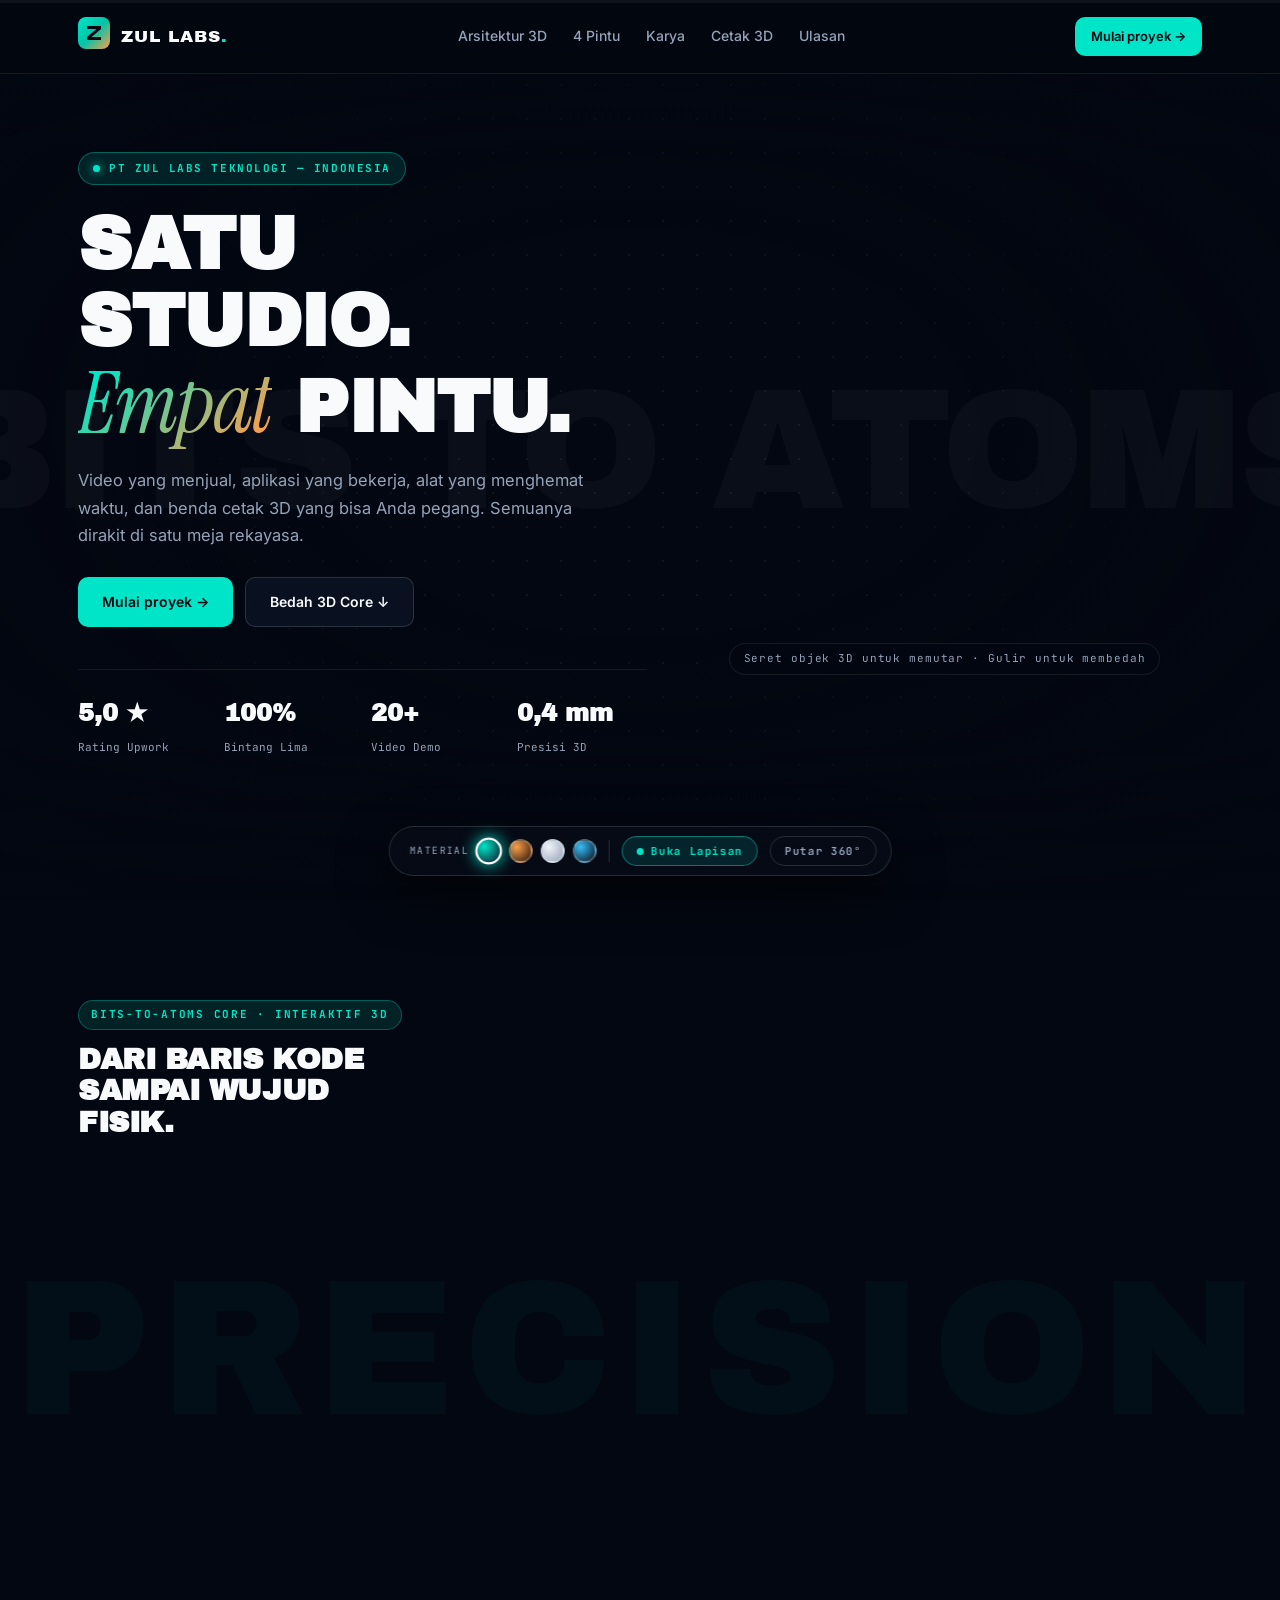
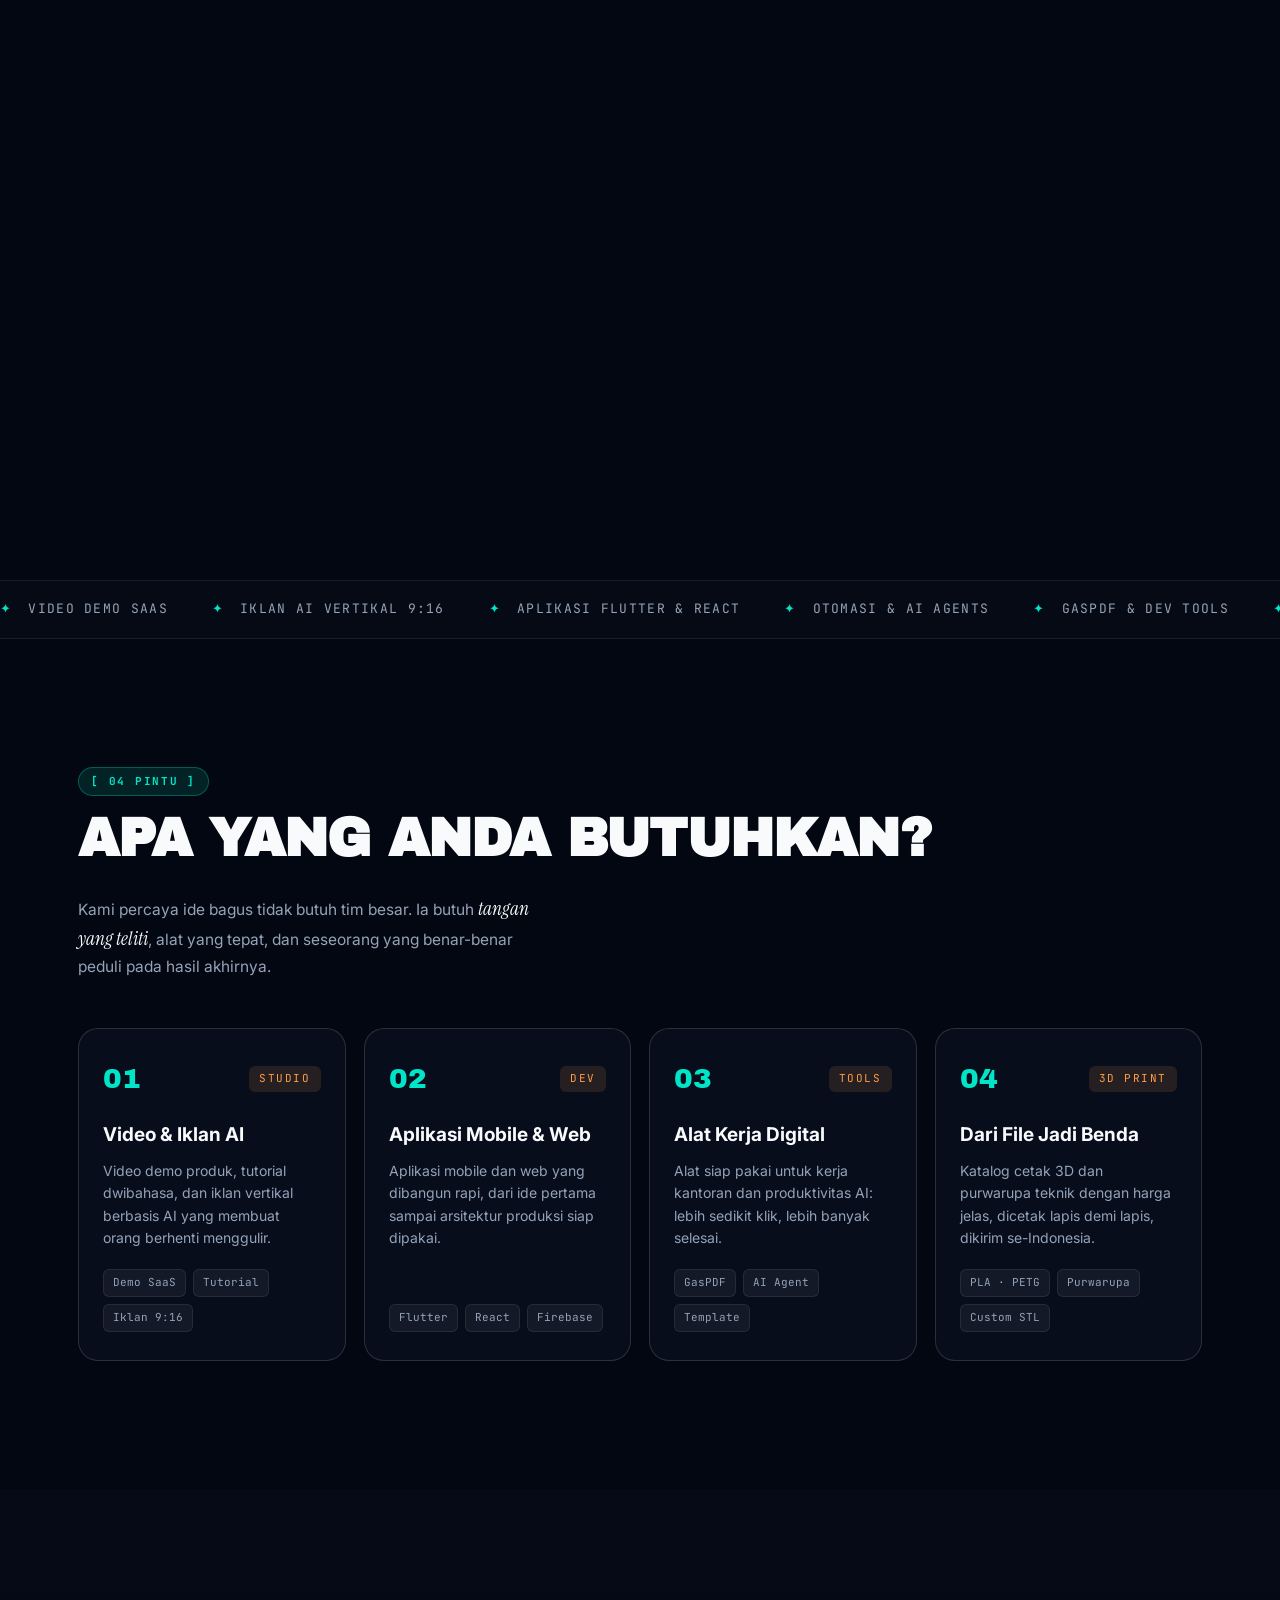
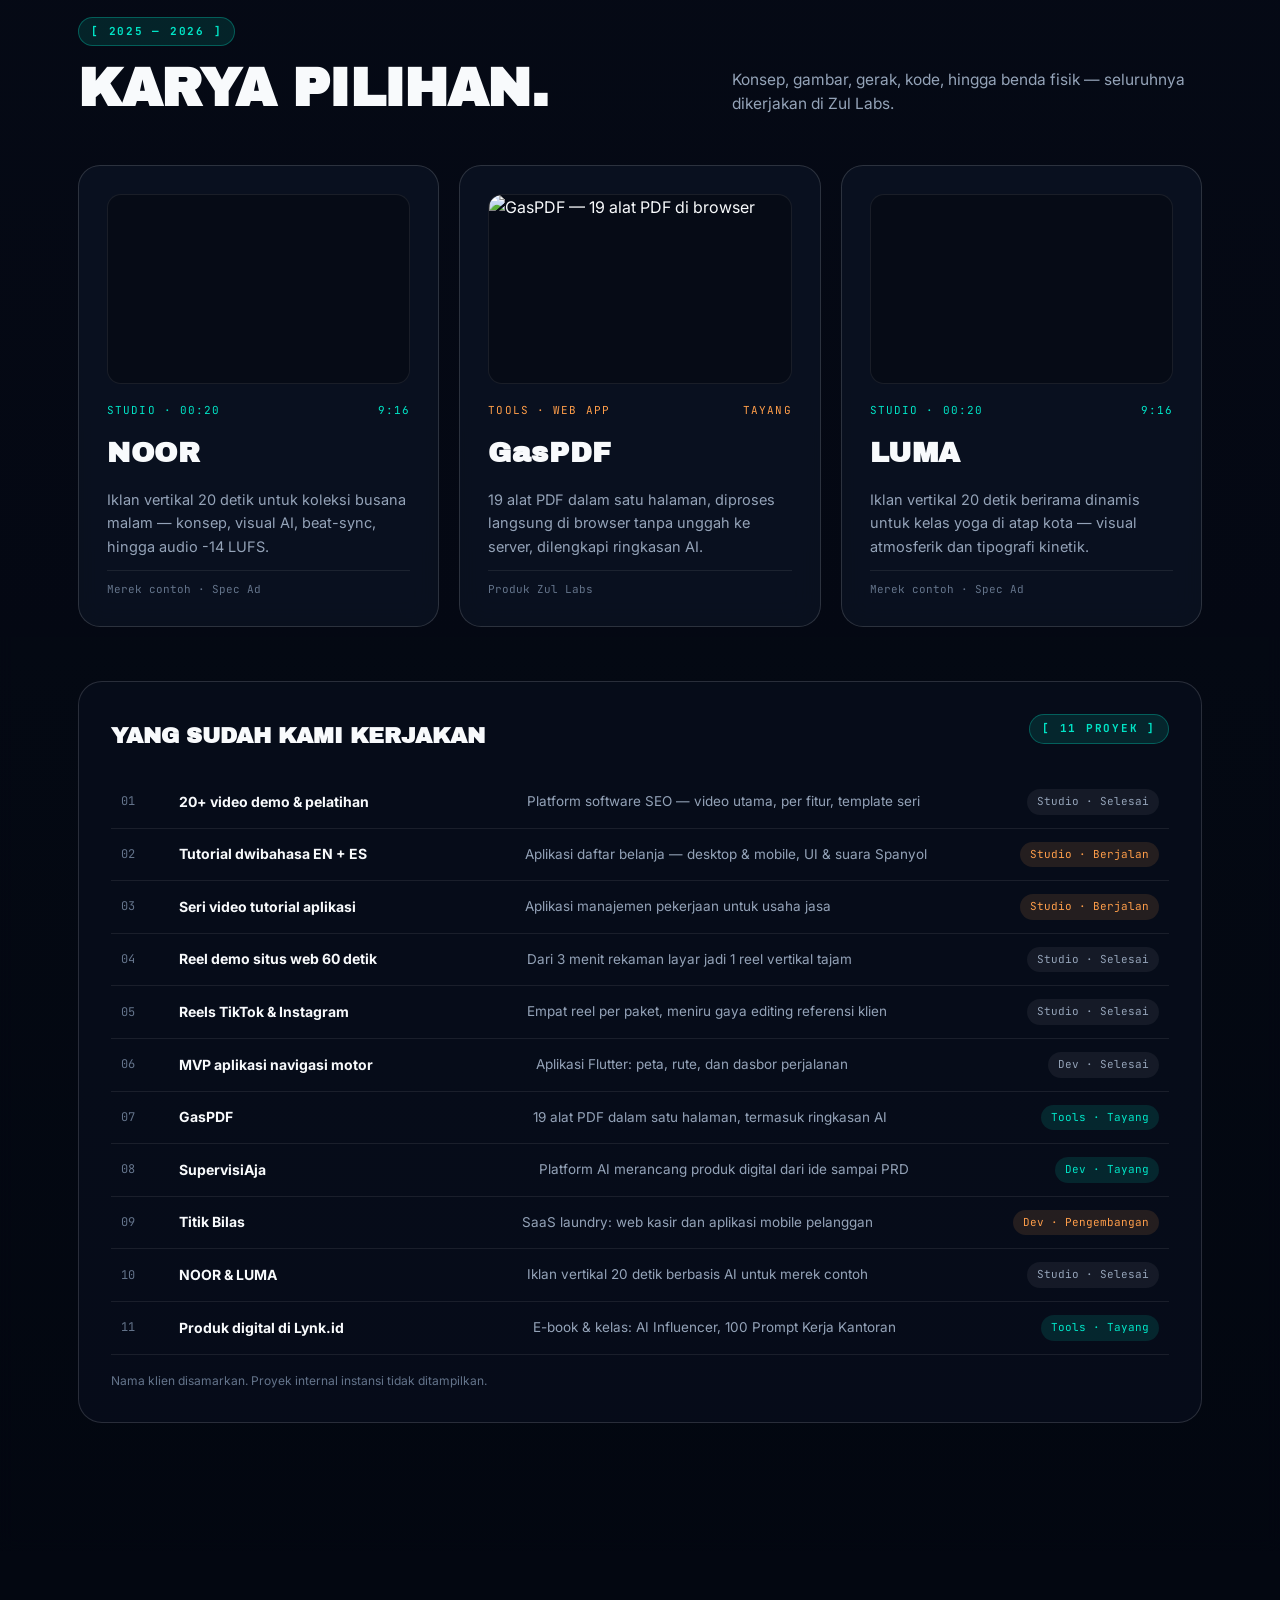
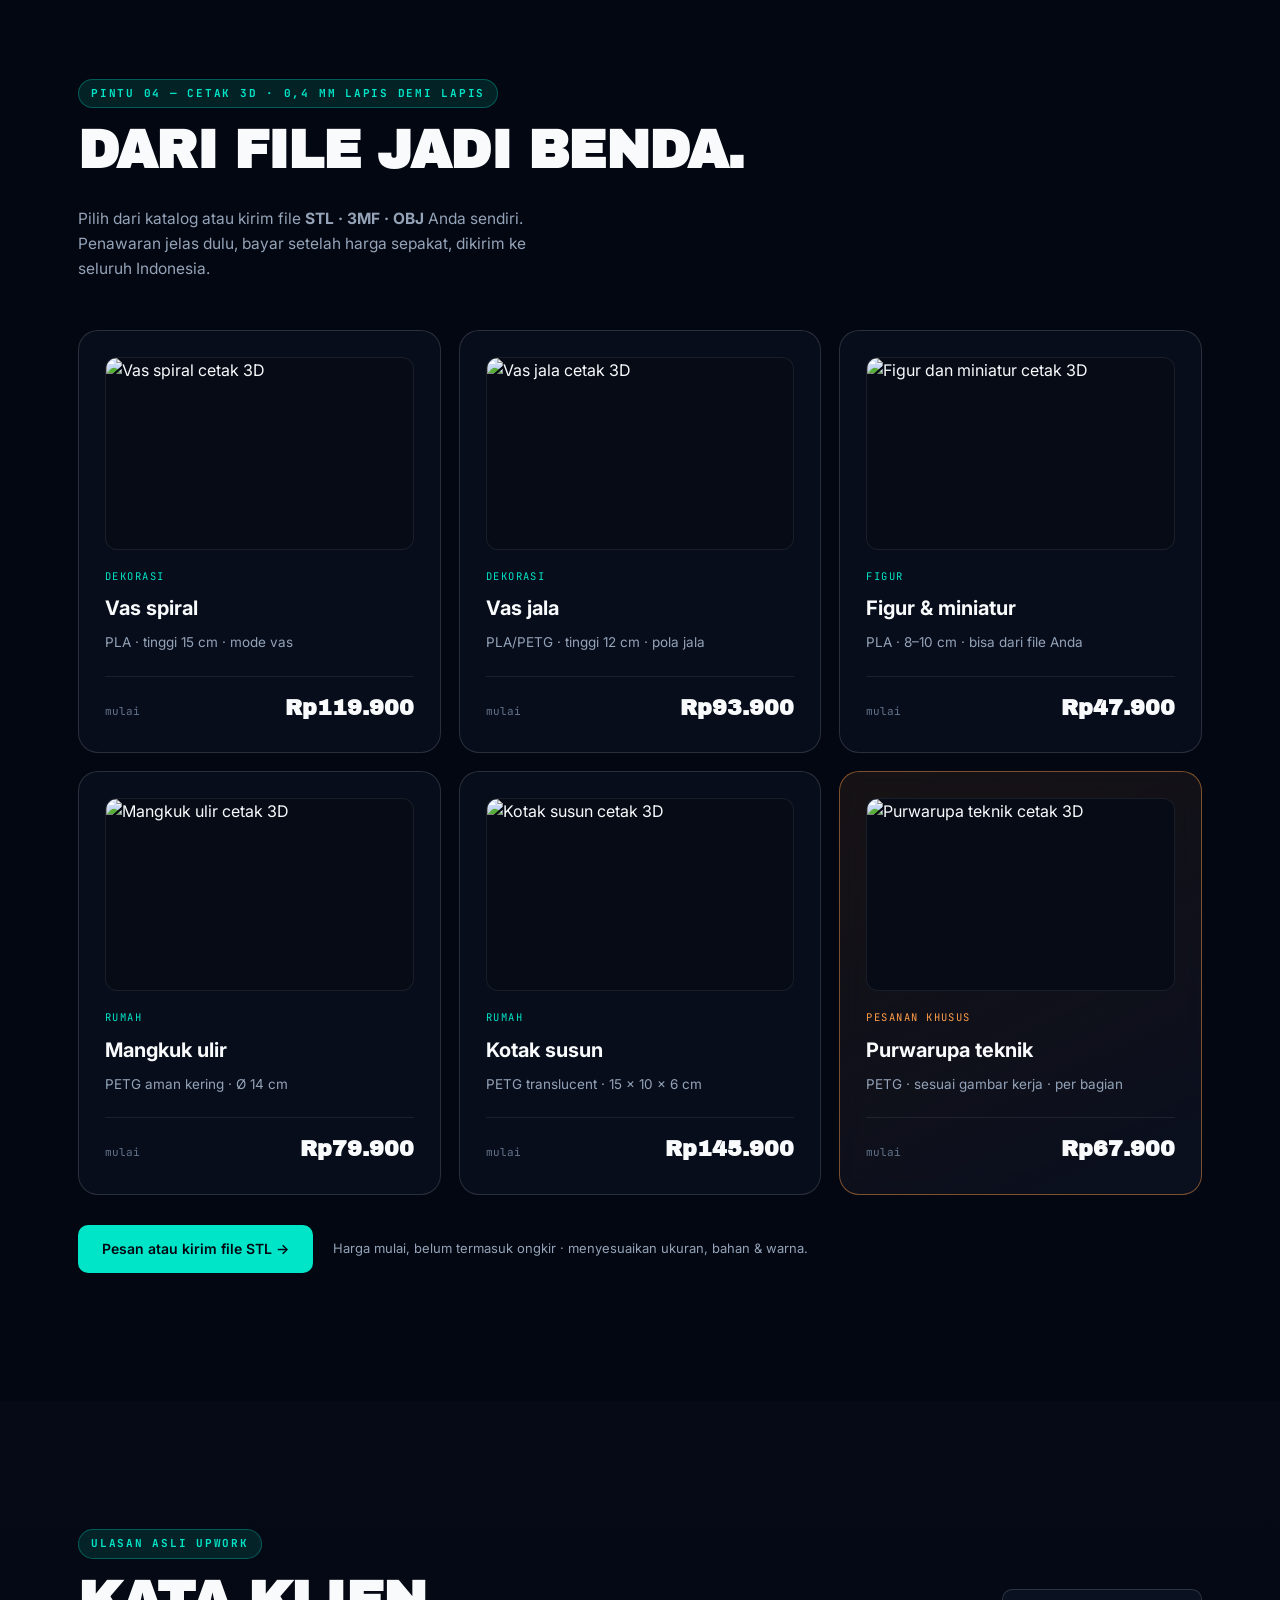
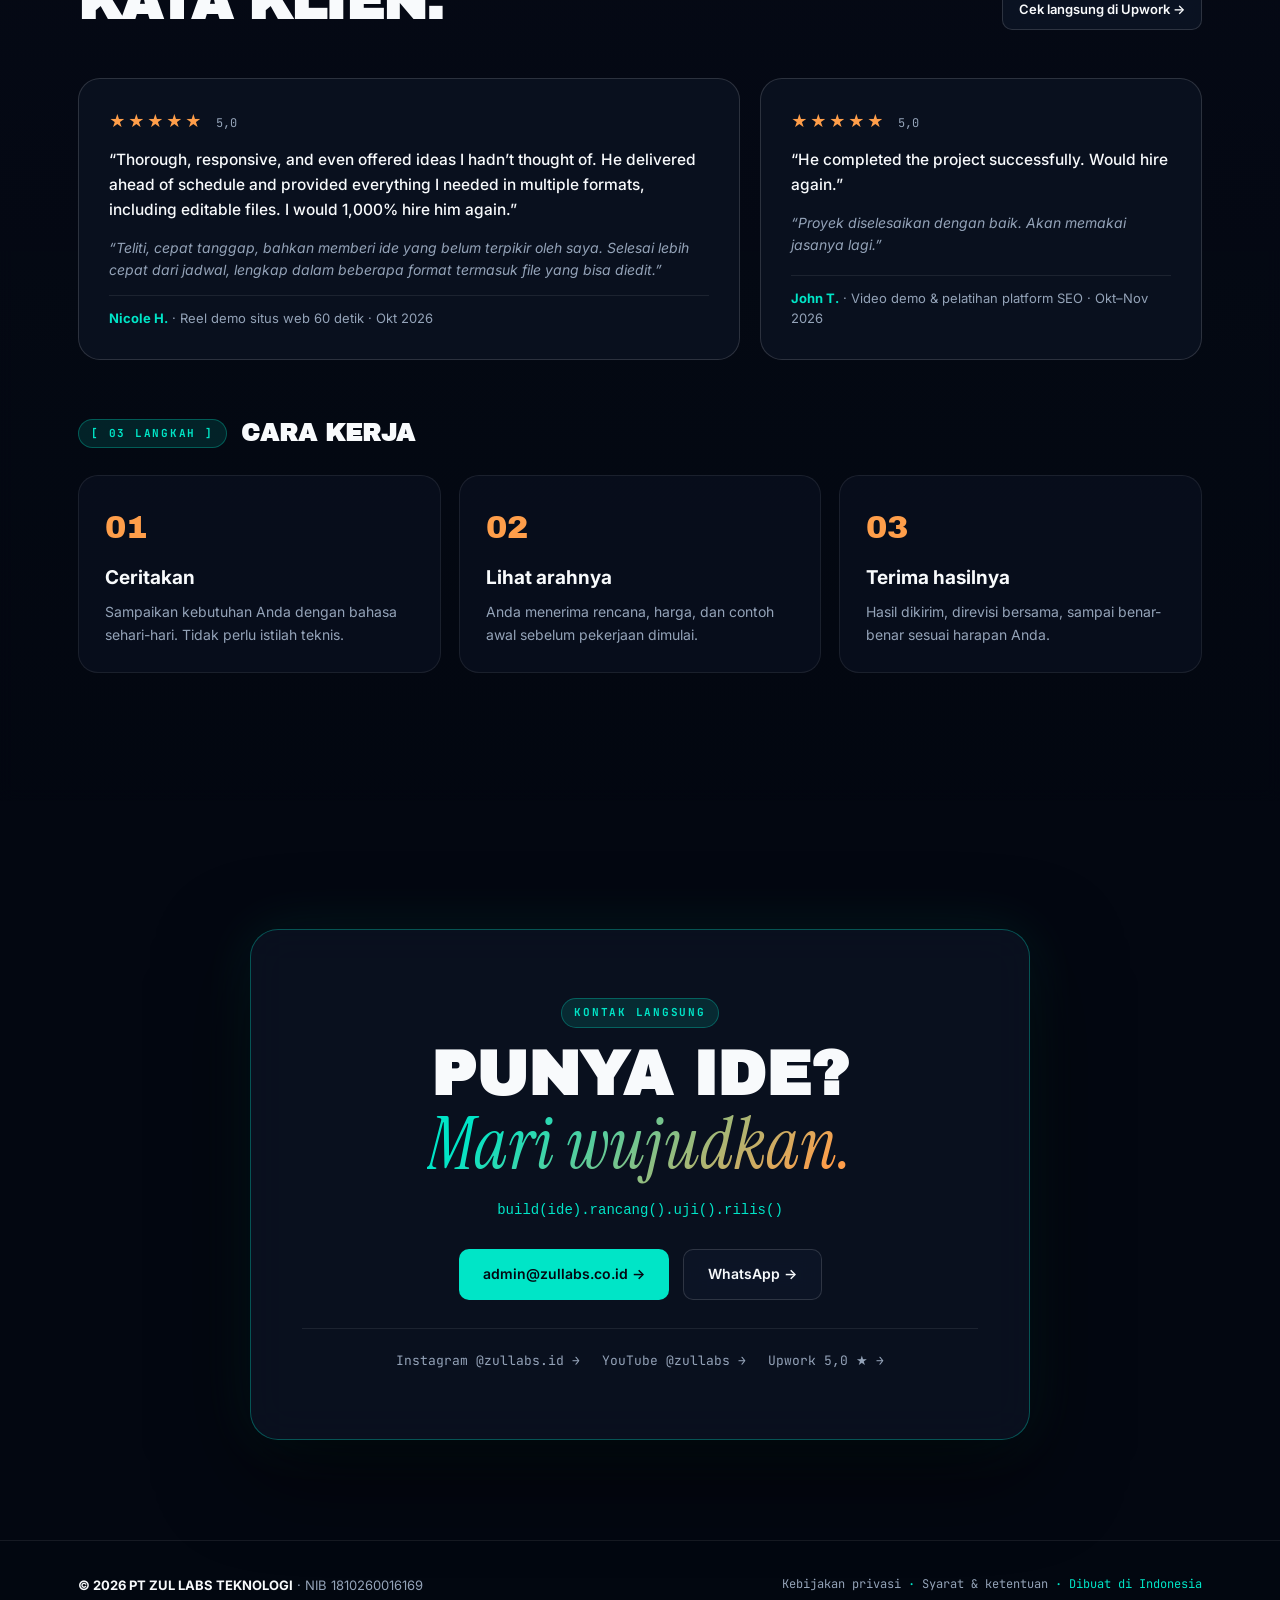
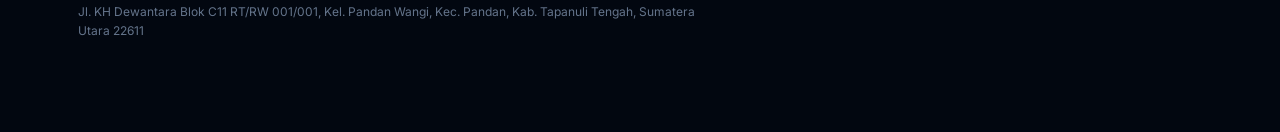
==== commit 32e6918f: "Beranda: nomor telepon dihapus dari footer Co-Authored-By: Claude Opus 5.5 <noreply@anthropic.com>" ====
--- a/index.html
+++ b/index.html
@@ -484,7 +484,7 @@
   <footer class="footer">
     <div class="wrap footer-inner">
       <div>
-        <strong>© 2026 PT ZUL LABS TEKNOLOGI</strong> · NIB 1810260016169 · +62 821-4445-6216
+        <strong>© 2026 PT ZUL LABS TEKNOLOGI</strong> · NIB 1810260016169
         <p>Jl. KH Dewantara Blok C11 RT/RW 001/001, Kel. Pandan Wangi, Kec. Pandan, Kab. Tapanuli Tengah, Sumatera Utara 22611</p>
       </div>
       <div class="footer-right">
